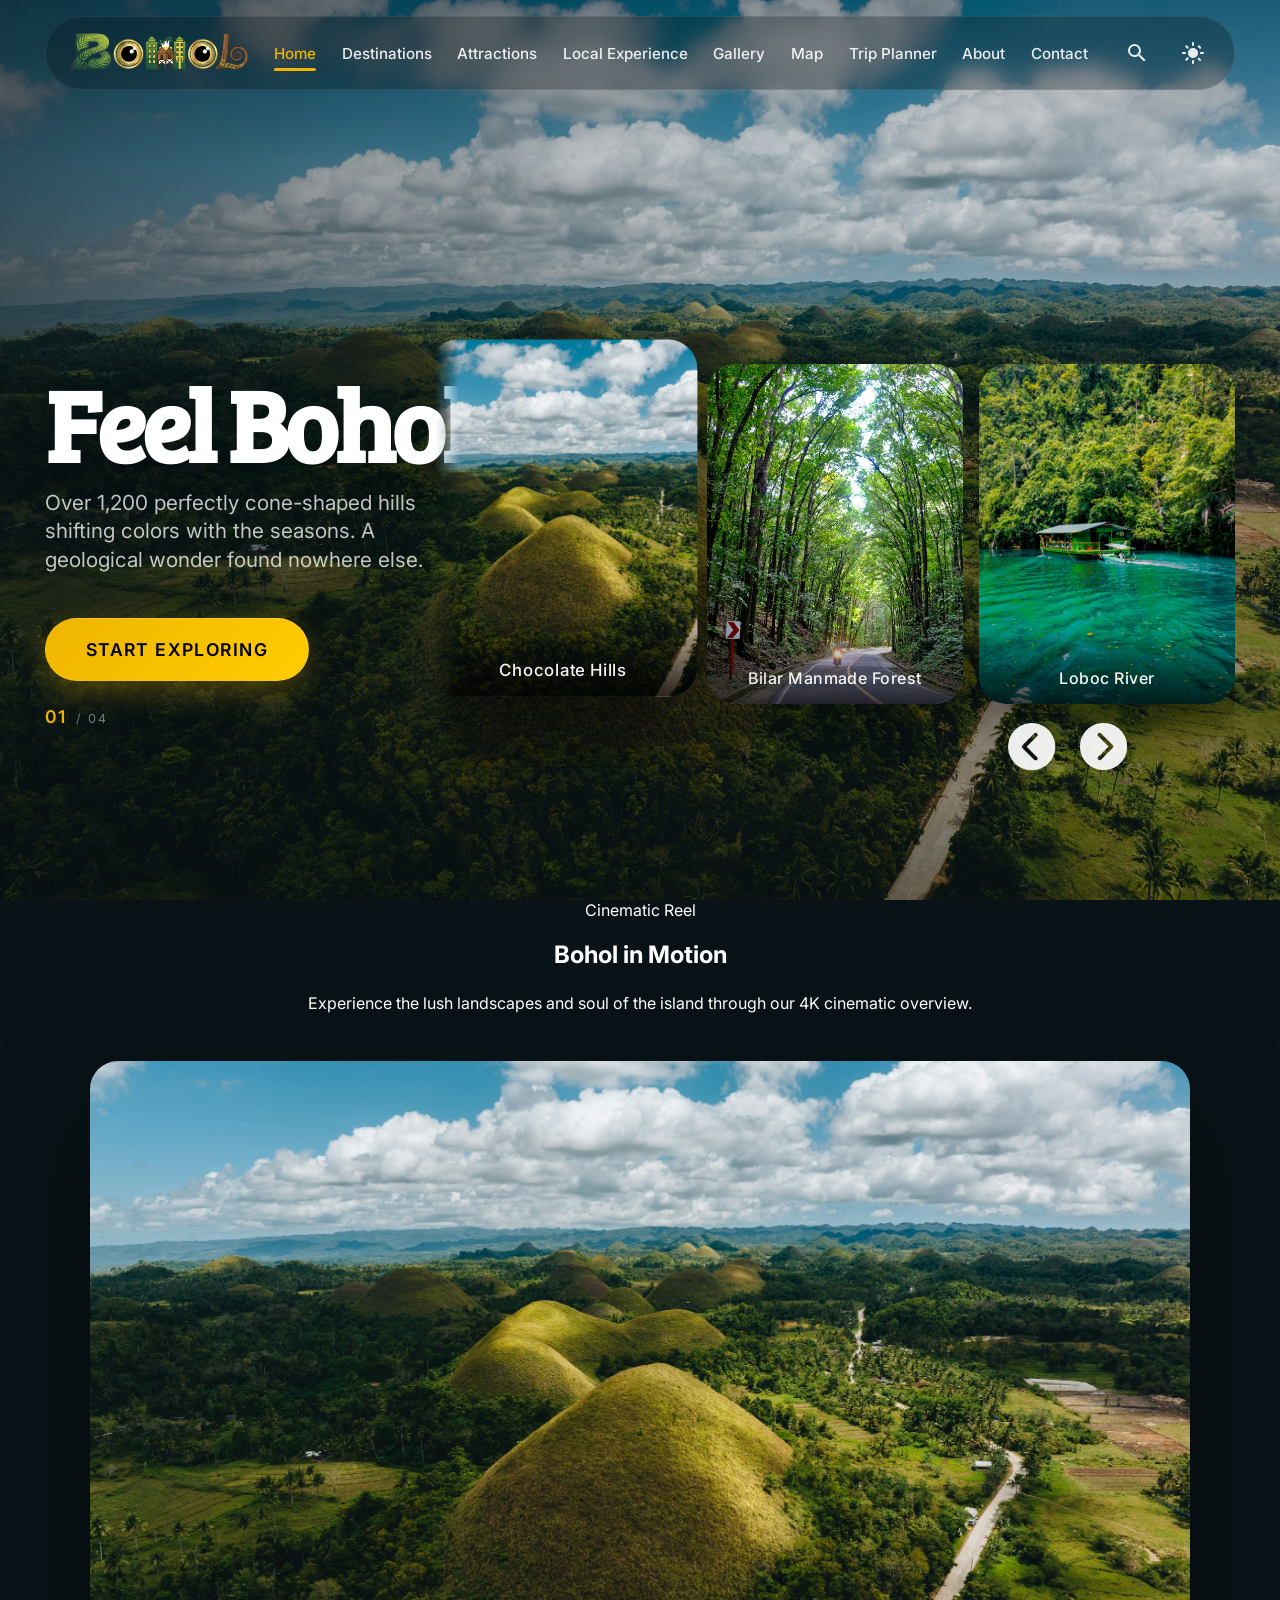
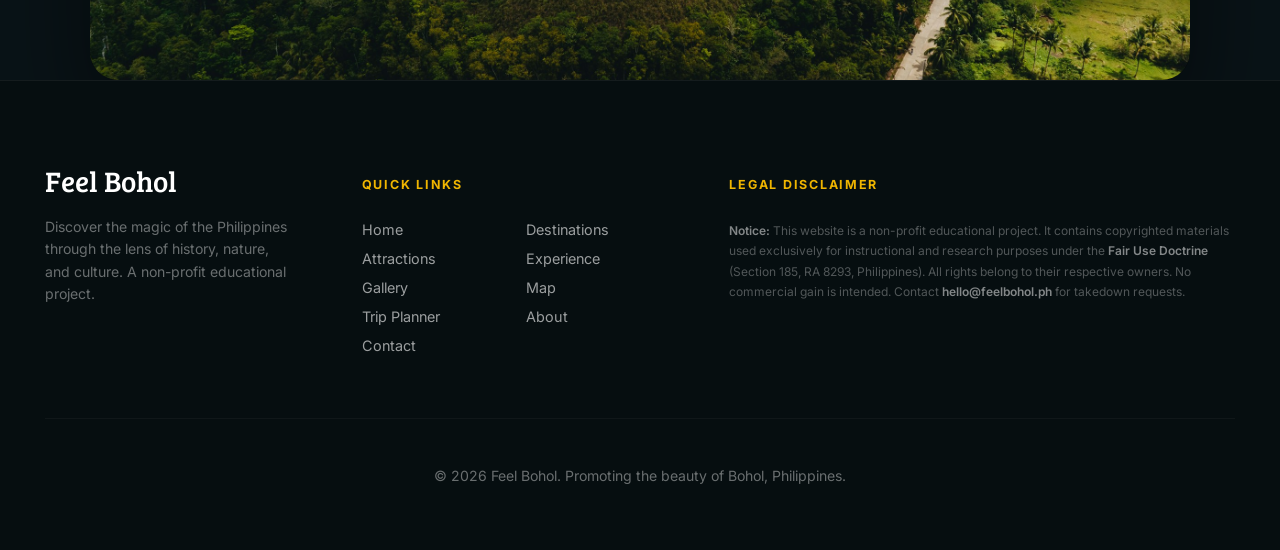
==== index.html @ 450a1805 "some enhancements" ====
<!DOCTYPE html>
<html lang="en">
<head>
  <meta charset="UTF-8">
  <meta name="viewport" content="width=device-width, initial-scale=1.0">
  <link rel="preconnect" href="https://fonts.googleapis.com">
  <link rel="preconnect" href="https://fonts.gstatic.com" crossorigin>
  <link href="https://fonts.googleapis.com/css2?family=Bree+Serif&family=Inter:wght@300;400;500;600;700&display=swap" rel="stylesheet">
  <link href="./css/main.css" rel="stylesheet">
  <link href="./css/enhancements.css" rel="stylesheet">
  <script src="./js/main.js" defer></script>
  <title>Feel Bohol – Discover the Jewel of the Philippines</title>
</head>

<body>
  <main class="hero">
    <div class="hero__carousel" aria-hidden="true">
      <div class="carousel-slide is-active" style="background-image: url('./images/chocolate-hills-aerial.png')"></div>
      <div class="carousel-slide" style="background-image: url('./images/manmade-forest-road.png')"></div>
      <div class="carousel-slide" style="background-image: url('./images/loboc-river-cruise.png')"></div>
      <div class="carousel-slide" style="background-image: url('./images/tarsier-close-up.png')"></div>
    </div>

    <header class="site-header">
      <a class="brand" href="#" aria-label="Feel Bohol home">
        <img src="./images/bohol-logo.png" alt="Bohol logo">
      </a>
      <nav class="site-nav" id="site-nav" aria-label="Primary navigation">
        <a class="is-active" href="index.html">Home</a>
        <a href="destinations.html">Destinations</a>
        <a href="top_attractions.html">Attractions</a>
        <a href="local_experiences.html">Local Experience</a>
        <a href="gallery.html">Gallery</a>
        <a href="explore_map.html">Map</a>
        <a href="plan_your_trip.html">Trip Planner</a>
        <a href="about.html">About</a>
        <a href="contact.html">Contact</a>
      </nav>

      <div class="header-actions">
        <div id="search-container" class="search-container">
          <input type="text" id="search-input" class="search-input-field" placeholder="Search Bohol...">
          <button id="search-toggle" class="icon-btn" aria-label="Toggle search">
            <svg viewBox="0 0 24 24"><path d="M15.5 14h-.79l-.28-.27A6.471 6.471 0 0016 9.5 6.5 6.5 0 109.5 16c1.61 0 3.09-.59 4.23-1.57l.27.28v.79l5 4.99L20.49 19l-4.99-5zm-6 0C7.01 14 5 11.99 5 9.5S7.01 5 9.5 5 14 7.01 14 9.5 11.99 14 9.5 14z"/></svg>
          </button>
        </div>
        <button id="theme-toggle" class="icon-btn" aria-label="Toggle dark/light mode">
          <svg viewBox="0 0 24 24"><path d="M12 7c-2.76 0-5 2.24-5 5s2.24 5 5 5 5-2.24 5-5-2.24-5-5-5zM2 13h2c.55 0 1-.45 1-1s-.45-1-1-1H2c-.55 0-1 .45-1 1s.45 1 1 1zm18 0h2c.55 0 1-.45 1-1s-.45-1-1-1h-2c-.55 0-1 .45-1 1s.45 1 1 1zM11 2v2c0 .55.45 1 1 1s1-.45 1-1V2c0-.55-.45-1-1-1s-1 .45-1 1zm0 18v2c0 .55.45 1 1 1s1-.45 1-1v-2c0-.55-.45-1-1-1s-1 .45-1 1zM5.99 4.58a.996.996 0 00-1.41 0 .996.996 0 000 1.41l1.41 1.41c.39.39 1.03.39 1.42 0s.39-1.03 0-1.42L5.99 4.58zm12.43 12.43a.996.996 0 00-1.41 0 .996.996 0 000 1.41l1.41 1.41c.39.39 1.03.39 1.42 0s.39-1.03 0-1.42l-1.41-1.41zm-1.41-12.43a.996.996 0 000 1.41l1.41 1.41c.39.39 1.03.39 1.42 0s.39-1.03 0-1.42l-1.41-1.41a.996.996 0 00-1.41 0zM5.99 16.59l-1.41 1.41c-.39.39-.39 1.03 0 1.42s1.03.39 1.41 0l1.41-1.41c.39-.39.39-1.02 0-1.41s-1.02-.38-1.41 0z"/></svg>
        </button>
        <button id="mobile-menu-toggle" class="menu-toggle" aria-label="Toggle navigation">
          <svg viewBox="0 0 24 24"><path d="M3 18h18v-2H3v2zm0-5h18v-2H3v2zm0-7v2h18V6H3z"/></svg>
        </button>
      </div>


    </header>


    <section class="hero__body" style="padding-top:5rem;">
      <div class="hero__copy">
        <h1>Feel Bohol</h1>
        <p class="hero__description">
          Where ancient limestone hills meet turquoise rivers and rare wildlife. Discover the island that never stops surprising you.
        </p>
        <a class="cta-button" href="destinations.html">Start Exploring</a>
        <div class="slide-counter">
          <span class="slide-counter__current">01</span>
          <span>&nbsp;/&nbsp;04</span>
        </div>
      </div>

      <div class="hero__visuals">
        <div class="hero__controls" aria-label="Destination slider controls">
          <button class="control control--prev" type="button" aria-label="Previous destination"></button>
          <button class="control control--next" type="button" aria-label="Next destination"></button>
        </div>

        <div class="hero__cards">
          <div class="hero__card-track" id="cardTrack">
            <article class="destination-card is-current">
              <div class="destination-card__image"><img src="./images/chocolate-hills-aerial.png" alt="Chocolate Hills"></div>
              <p class="destination-card__label">Chocolate Hills</p>
            </article>
            <article class="destination-card">
              <div class="destination-card__image"><img src="./images/manmade-forest-road.png" alt="Bilar Manmade Forest"></div>
              <p class="destination-card__label">Bilar Manmade Forest</p>
            </article>
            <article class="destination-card">
              <div class="destination-card__image"><img src="./images/loboc-river-cruise.png" alt="Loboc River"></div>
              <p class="destination-card__label">Loboc River</p>
            </article>
            <article class="destination-card">
              <div class="destination-card__image"><img src="./images/tarsier-close-up.png" alt="Philippine Tarsier"></div>
              <p class="destination-card__label">Philippine Tarsier</p>
            </article>
          </div>
        </div>
      </div>
    </section>
  </main>

  <section class="section section--alt" style="text-align: center; padding: 6rem var(--hero-padding);">
    <span class="section__label">Cinematic Reel</span>
    <h2 class="section__title">Bohol in Motion</h2>
    <p class="section__body" style="max-width: 42rem; margin: 1.5rem auto 3rem;">
      Experience the lush landscapes and soul of the island through our 4K cinematic overview. 
    </p>
    
    <div class="video-container" style="max-width: 1100px; margin: 0 auto; box-shadow: 0 50px 100px rgba(0,0,0,0.5);">
      <video id="bgVideo" autoplay muted loop playsinline poster="./images/chocolate-hills-aerial.png">
        <source src="./videos/bohol-cinematic-reel.mp4" type="video/mp4">
      </video>
    </div>
  </section>

  <footer class="site-footer">
    <div class="site-footer__inner">
      <div class="site-footer__col">
        <p class="site-footer__brand">Feel Bohol</p>
        <p class="site-footer__copy">Discover the magic of the Philippines through the lens of history, nature, and culture. A non-profit educational project.</p>
      </div>
      <div class="site-footer__col">
        <h4 class="site-footer__col-title">Quick Links</h4>
        <nav class="site-footer__nav">
          <a href="index.html">Home</a>
          <a href="destinations.html">Destinations</a>
          <a href="top_attractions.html">Attractions</a>
          <a href="local_experiences.html">Experience</a>
          <a href="gallery.html">Gallery</a>
          <a href="explore_map.html">Map</a>
          <a href="plan_your_trip.html">Trip Planner</a>
          <a href="about.html">About</a>
          <a href="contact.html">Contact</a>
        </nav>
      </div>
      <div class="site-footer__col site-footer__col--disclaimer">
        <h4 class="site-footer__col-title">Legal Disclaimer</h4>
        <p class="site-footer__disclaimer">
          <strong>Notice:</strong> This website is a non-profit educational project. It contains copyrighted materials used exclusively for instructional and research purposes under the <strong>Fair Use Doctrine</strong> (Section 185, RA 8293, Philippines). All rights belong to their respective owners. No commercial gain is intended. Contact <strong>hello@feelbohol.ph</strong> for takedown requests.
        </p>
      </div>
    </div>
    <div class="site-footer__bottom">
      <p class="site-footer__copy">&copy; 2026 Feel Bohol. Promoting the beauty of Bohol, Philippines.</p>
      <button id="back-to-top" class="back-to-top" aria-label="Back to top">
        <svg viewBox="0 0 24 24"><path d="M7.41 15.41L12 10.83l4.59 4.58L18 14l-6-6-6 6z"/></svg>
      </button>
    </div>
  </footer>

  <script>
    (function () {
      var n      = 4;
      var CARD_W = 256;
      var GAP    = 16;
      var STEP   = CARD_W + GAP; // 272px

      var slides    = document.querySelectorAll('.carousel-slide');
      var track     = document.getElementById('cardTrack');
      var counterEl = document.querySelector('.slide-counter__current');
      var descEl    = document.querySelector('.hero__description');
      var btnPrev   = document.querySelector('.control--prev');
      var btnNext   = document.querySelector('.control--next');

      var descriptions = [
        "Over 1,200 perfectly cone-shaped hills shifting colors with the seasons. A geological wonder found nowhere else.",
        "A lush, dramatic two-kilometre canopy of dense mahogany trees. The perfect natural tunnel in the heart of Bohol.",
        "Drift down emerald waters through jungle canopies and ancient bamboo groves on a floating restaurant.",
        "Home to one of the world's smallest and most endearing primates. Discover the delicate balance of Bohol's wildlife."
      ];

      var current = 0;
      var locked  = false;
      var timer;

      function moveTo(pos, animate) {
        track.style.transition = animate
          ? 'transform 0.65s cubic-bezier(0.4, 0, 0.2, 1)'
          : 'none';
        track.style.transform = 'translateX(' + (-pos * STEP) + 'px)';
      }

      function highlightFirst() {
        var kids = track.children;
        for (var i = 0; i < kids.length; i++) {
          kids[i].classList.toggle('is-current', i === 0);
        }
      }

      function updateBg(idx) {
        slides[current].classList.remove('is-active');
        
        // Quick fade-out/in for text
        if (descEl) {
          descEl.style.opacity = '0';
          setTimeout(function() {
            descEl.textContent = descriptions[idx];
            descEl.style.opacity = '1';
          }, 300); // Wait for fade out
        }

        current = idx;
        slides[current].classList.add('is-active');
        if (counterEl) counterEl.textContent = String(current + 1).padStart(2, '0');
      }

      function goForward() {
        if (locked) return;
        locked = true;
        updateBg((current + 1) % n);
        // Mark 2nd card as active during the slide
        track.children[0].classList.remove('is-current');
        if (track.children[1]) track.children[1].classList.add('is-current');
        moveTo(1, true);
        setTimeout(function () {
          track.appendChild(track.firstElementChild); // recycle: move spent card to end
          moveTo(0, false);                           // snap back — invisible
          locked = false;
        }, 680);
      }

      function goBack() {
        if (locked) return;
        locked = true;
        updateBg((current - 1 + n) % n);
        track.prepend(track.lastElementChild); // bring last card to front
        highlightFirst();                      // mark it active
        moveTo(1, false);                      // snap so prepended card is off-screen left
        requestAnimationFrame(function () {
          requestAnimationFrame(function () {
            moveTo(0, true);                   // animate reveal from left
            setTimeout(function () { locked = false; }, 680);
          });
        });
      }

      function startAuto() { timer = setInterval(goForward, 4500); }
      function resetAuto() { clearInterval(timer); startAuto(); }

      btnNext.addEventListener('click', function () { goForward(); resetAuto(); });
      btnPrev.addEventListener('click', function () { goBack();    resetAuto(); });

      moveTo(0, false);
      highlightFirst();
      updateBg(0);
      startAuto();
    })();
  </script>
</body>
</html>
---- css/main.css ----
:root {
  --bg-color: #091317;
  --surf-color: rgba(5, 15, 18, 0.28);
  --bg-shadow: rgba(5, 15, 18, 0.72);
  --copy-color: rgba(255, 255, 255, 0.75);
  --nav-color: rgba(255, 255, 255, 0.9);
  --accent: #efb500;
  --accent-rgb: 239, 181, 0;
  --card-radius: 28px;
  --card-bg: rgba(255, 255, 255, 0.04);
  --text-main: #ffffff;
  --hero-overlay: linear-gradient(180deg, rgba(10, 20, 28, 0.4) 0%, rgba(10, 20, 28, 0.12) 18%, rgba(7, 16, 18, 0.4) 100%);
  --hero-side-overlay: linear-gradient(90deg, rgba(5, 13, 16, 0.54) 0%, rgba(5, 13, 16, 0.24) 31%, rgba(5, 13, 16, 0) 61%);
}

[data-theme="light"] {
  --bg-color: #f7f9f9;
  --surf-color: rgba(255, 255, 255, 0.85);
  --bg-shadow: rgba(0, 0, 0, 0.08);
  --copy-color: #3a4a50;
  --nav-color: #1a2a30;
  --card-bg: #ffffff;
  --text-main: #1a2a30;
  --hero-overlay: linear-gradient(180deg, rgba(255, 255, 255, 0.2) 0%, rgba(255, 255, 255, 0.1) 40%, rgba(255, 255, 255, 0.3) 100%);
  --hero-side-overlay: linear-gradient(90deg, rgba(255, 255, 255, 0.4) 0%, rgba(255, 255, 255, 0.2) 30%, transparent 60%);
}


* {
  box-sizing: border-box;
}

html,
body {
  margin: 0;
  min-height: 100%;
  font-family: "Inter", sans-serif;
  background: var(--bg-color);
  color: var(--text-main);
  transition: background 0.3s ease, color 0.3s ease;
}


a,
button {
  font: inherit;
}

.hero {
  position: relative;
  min-height: 100vh;
  padding: 1.8rem clamp(1.25rem, 3.5vw, 4.5rem) 2.5rem;
}

.hero__carousel {
  position: absolute;
  inset: 0;
  z-index: 0;
}

.carousel-slide {
  position: absolute;
  inset: 0;
  background-position: center center;
  background-repeat: no-repeat;
  background-size: cover;
  opacity: 0;
  transition: opacity 0.75s ease;
}

.carousel-slide::after {
  content: "";
  position: absolute;
  inset: 0;
  background-image: var(--hero-overlay), var(--hero-side-overlay);
  z-index: 1;
}


.carousel-slide.is-active {
  opacity: 1;
}

.site-header {
  position: relative;
  z-index: 3;
  display: flex;
  align-items: center;
  gap: clamp(1.25rem, 3vw, 3.5rem);
}

.brand {
  flex: 0 0 auto;
}

.brand img {
  display: block;
  width: clamp(185px, 14vw, 270px);
  height: auto;
}

.site-nav {
  display: flex;
  align-items: center;
  gap: clamp(1rem, 2vw, 1.8rem);
}

.site-nav a {
  position: relative;
  padding: 0.5rem 0;
  color: var(--nav-color);
  font-size: 0.95rem;
  font-weight: 500;
  text-decoration: none;
  transition: color 0.3s ease;
}

/* --- Mobile Menu Toggle --- */
.menu-toggle {
  display: none;
  background: none;
  border: 0;
  padding: 0.5rem;
  cursor: pointer;
  color: var(--nav-color);
  z-index: 1001;
}

.menu-toggle svg {
  width: 1.8rem;
  height: 1.8rem;
  fill: currentColor;
}

@media (max-width: 1024px) {
  .menu-toggle {
    display: block;
  }

  .site-nav {
    position: fixed;
    top: 0;
    right: 0;
    bottom: 0;
    width: min(300px, 80%);
    background: var(--bg-color);
    flex-direction: column;
    padding: 6rem 2rem;
    gap: 1.5rem;
    transform: translateX(100%);
    transition: transform 0.4s cubic-bezier(0.4, 0, 0.2, 1);
    box-shadow: -10px 0 30px rgba(0,0,0,0.5);
    z-index: 1000;
  }

  .site-nav.is-open {
    transform: translateX(0);
  }

  .site-nav a {
    font-size: 1.25rem;
    width: 100%;
  }
}

.site-nav a.is-active {
  color: var(--accent);
  font-weight: 500;
}

.site-nav a.is-active::after {
  content: "";
  position: absolute;
  left: 0;
  bottom: 0;
  width: 100%;
  height: 0.16rem;
  border-radius: 999px;
  background: var(--accent);
}

/* --- Header Search Implementation --- */
.header-actions {
  display: flex;
  align-items: center;
  gap: 0.8rem;
  margin-left: auto;
}

.search-container {
  position: relative;
  display: flex;
  align-items: center;
}

.search-input-field {
  width: 0;
  opacity: 0;
  padding: 0.6rem 0;
  background: transparent;
  border: 0;
  border-bottom: 2px solid var(--accent);
  color: var(--text-main);
  font-size: 0.95rem;
  transition: all 0.4s cubic-bezier(0.4, 0, 0.2, 1);
  outline: none;
}

.search-container.is-active .search-input-field {
  width: min(200px, 40vw);
  opacity: 1;
  padding: 0.6rem 0.8rem;
  margin-right: 0.5rem;
}

.icon-btn {
  background: none;
  border: 0;
  padding: 0.6rem;
  cursor: pointer;
  color: var(--nav-color);
  transition: transform 0.2s, color 0.2s;
  display: flex;
}

.icon-btn:hover {
  color: var(--accent);
  transform: scale(1.1);
}

.icon-btn svg {
  width: 1.5rem;
  height: 1.5rem;
  fill: currentColor;
}


.hero__body {
  position: relative;
  z-index: 2;
  display: grid;
  grid-template-columns: minmax(320px, 0.95fr) minmax(480px, 1.1fr);
  align-items: center;
  min-height: calc(100vh - 6.5rem);
  gap: clamp(1.5rem, 3vw, 3rem);
}

.hero__copy {
  max-width: 44rem;
  padding-top: clamp(5.2rem, 19vh, 11rem);
}

.hero__copy h1 {
  margin: 0;
  font-family: "Bree Serif", serif;
  font-size: clamp(4.5rem, 8vw, 8rem);
  line-height: 0.9;
  letter-spacing: -0.04em;
  text-shadow: 0 20px 40px rgba(0, 0, 0, 0.24);
}

.hero__description {
  width: min(42rem, 94%);
  margin: 1.2rem 0 2.7rem;
  color: var(--copy-color);
  font-size: clamp(1rem, 1vw + 0.5rem, 1.55rem);
  line-height: 1.38;
  text-wrap: balance;
  opacity: 1;
  transition: opacity 0.3s ease;
}

.cta-button {
  display: inline-flex;
  align-items: center;
  justify-content: center;
  min-width: 14rem;
  padding: 1.25rem 2.5rem;
  border-radius: 99px;
  background: linear-gradient(135deg, var(--accent) 0%, #ffcc00 100%);
  color: #000;
  font-size: 1.1rem;
  font-weight: 600;
  text-decoration: none;
  text-transform: uppercase;
  letter-spacing: 0.08em;
  box-shadow: 0 10px 30px rgba(var(--accent-rgb), 0.3);
  transition: all 0.3s cubic-bezier(0.4, 0, 0.2, 1);
  border: 1px solid rgba(255, 255, 255, 0.1);
}

.cta-button:hover,
.cta-button:focus-visible {
  transform: translateY(-4.5px) scale(1.02);
  box-shadow: 0 20px 45px rgba(var(--accent-rgb), 0.45);
  filter: brightness(1.1);
}


.hero__visuals {
  position: relative;
  min-height: min(50rem, 74vh);
}

.hero__controls {
  position: absolute;
  top: auto;
  bottom: 1.5rem;
  right: clamp(2rem, 8vw, 8rem);
  z-index: 4;
  display: flex;
  gap: 0.8rem;
}

.control {
  width: 3.7rem;
  height: 3.7rem;
  border: 0;
  border-radius: 50%;
  background-color: transparent;
  background-image: url("../images/icon-next.png");
  background-position: center;
  background-repeat: no-repeat;
  background-size: contain;
  cursor: pointer;
  opacity: 0.92;
  transition: transform 160ms ease, opacity 160ms ease;
}

.control--prev {
  transform: rotate(180deg);
}

.control:hover,
.control:focus-visible {
  opacity: 1;
  transform: translateY(-2px);
}

.control--prev:hover,
.control--prev:focus-visible {
  transform: rotate(180deg) translateY(2px);
}

/* --- Card Carousel Track --- */

.hero__cards {
  position: absolute;
  right: 0;
  bottom: 2rem;
  width: min(800px, 85vw);
  overflow: hidden;
  padding-top: 2rem;
  padding-bottom: 4rem;
  -webkit-mask-image: linear-gradient(to right, transparent 0%, black 3%, black 100%);
  mask-image: linear-gradient(to right, transparent 0%, black 3%, black 100%);
}

.hero__card-track {
  display: flex;
  gap: 1rem;
  will-change: transform;
  transition: transform 0.65s cubic-bezier(0.4, 0, 0.2, 1);
}

.destination-card {
  flex: 0 0 256px;
  position: relative;
  border-radius: var(--card-radius);
  overflow: hidden;
  box-shadow: 0 20px 50px rgba(0, 0, 0, 0.35);
  transition: transform 0.5s ease, box-shadow 0.5s ease;
}

.destination-card__image {
  width: 256px;
  height: 340px;
  overflow: hidden;
}

.destination-card img {
  display: block;
  width: 100%;
  height: 100%;
  object-fit: cover;
  transition: transform 0.6s ease;
}

.destination-card.is-current {
  transform: translateY(-16px) scale(1.05);
  box-shadow: 0 44px 88px rgba(0, 0, 0, 0.55);
  z-index: 2;
}

.destination-card.is-current img {
  transform: scale(1.04);
}

.destination-card__label {
  position: absolute;
  bottom: 0;
  left: 0;
  right: 0;
  margin: 0;
  padding: 2.4rem 1rem 1rem;
  background: linear-gradient(to top, rgba(0, 0, 0, 0.72) 0%, transparent 100%);
  color: rgba(255, 255, 255, 0.95);
  font-size: clamp(0.8rem, 0.9vw + 0.3rem, 1rem);
  font-weight: 500;
  text-align: center;
  letter-spacing: 0.03em;
}

/* --- Slide Counter --- */

.slide-counter {
  display: flex;
  align-items: baseline;
  gap: 0.25rem;
  margin-top: 1.6rem;
  color: rgba(255, 255, 255, 0.45);
  font-size: 0.78rem;
  letter-spacing: 0.14em;
  text-transform: uppercase;
}

.slide-counter__current {
  color: var(--accent);
  font-size: 1.1rem;
  font-weight: 600;
  letter-spacing: 0.06em;
}

/* --- Nav Enhancement --- */

.site-header {
  position: fixed;
  top: 1rem;
  left: clamp(1.25rem, 3.5vw, 4.5rem);
  right: clamp(1.25rem, 3.5vw, 4.5rem);
  z-index: 100;
  display: flex;
  align-items: center;
  justify-content: space-between;
  gap: 1.5rem;
  padding: 0.6rem 1.2rem;
  border-radius: 999px;
  backdrop-filter: blur(10px);
  -webkit-backdrop-filter: blur(10px);
  background: var(--surf-color);
  border: 1px solid rgba(255, 255, 255, 0.08);
  transition: background 0.3s ease;
}


/* --- Responsive --- */

@media (max-width: 1100px) {
  .hero {
    padding-bottom: 2rem;
  }

  .site-header {
    flex-direction: column;
    align-items: flex-start;
    border-radius: 1rem;
  }

  .site-nav {
    flex-wrap: wrap;
    justify-content: flex-start;
    padding-right: 0;
  }

  .hero__body {
    grid-template-columns: 1fr;
    min-height: auto;
    padding-top: 2rem;
  }

  .hero__copy {
    max-width: 40rem;
    padding-top: 1rem;
  }

  .hero__visuals {
    min-height: 42rem;
  }

  .hero__controls {
    top: 1rem;
    right: 1rem;
  }

  .hero__cards {
    right: 0;
    width: 100%;
    padding-bottom: 3rem;
  }
}

@media (max-width: 760px) {
  .hero {
    padding: 1.25rem 1rem 1.5rem;
    background-position: 58% center;
  }

  .brand img {
    width: 11rem;
  }

  .site-nav {
    gap: .9rem 1.2rem;
  }

  .site-nav a {
    font-size: 0.88rem;
  }

  .hero__copy h1 {
    font-size: clamp(3.1rem, 17vw, 4.7rem);
  }

  .hero__description {
    width: 100%;
    margin-bottom: 1.8rem;
    font-size: 1rem;
  }

  .cta-button {
    min-width: 10.5rem;
    padding: 0.95rem 1.5rem;
  }

  .hero__visuals {
    min-height: auto;
    padding-top: 4rem;
  }

  .hero__controls {
    top: 0;
    right: 0;
  }

  .control {
    width: 3.2rem;
    height: 3.2rem;
  }

  .hero__cards {
    position: relative;
    right: auto;
    bottom: auto;
    padding-bottom: 2.4rem;
    width: 100%;
    -webkit-mask-image: none;
    mask-image: none;
  }

  .destination-card {
    flex: 0 0 220px;
  }

  .destination-card__image {
    width: 220px;
    height: 300px;
  }

  .destination-card.is-current {
    transform: translateY(-10px) scale(1.03);
  }
}

/* --- Footer --- */

.site-footer {
  background: #060e10;
  padding: 5rem clamp(1.25rem, 3.5vw, 4.5rem) 3rem;
  border-top: 1px solid rgba(255, 255, 255, 0.06);
  position: relative;
  z-index: 2;
}

.site-footer__inner {
  display: grid;
  grid-template-columns: 1fr 1.2fr 2fr;
  gap: 4rem;
  max-width: 1300px;
  margin: 0 auto;
  text-align: left;
}

.site-footer__col-title {
  color: var(--accent);
  font-size: 0.78rem;
  font-weight: 700;
  letter-spacing: 0.14em;
  text-transform: uppercase;
  margin-bottom: 1.8rem;
}

.site-footer__brand {
  margin: 0 0 1rem;
  font-family: "Bree Serif", serif;
  font-size: 1.8rem;
  color: #fff;
}

.site-footer__copy {
  color: rgba(255, 255, 255, 0.4);
  font-size: 0.88rem;
  line-height: 1.6;
}

.site-footer__nav {
  display: grid;
  grid-template-columns: 1fr 1fr;
  gap: 0.75rem 1.5rem;
}

.site-footer__nav a {
  color: rgba(255, 255, 255, 0.6);
  font-size: 0.9rem;
  text-decoration: none;
  transition: color 0.2s ease, transform 0.2s ease;
  display: inline-block;
}

.site-footer__nav a:hover {
  color: var(--accent);
  transform: translateX(4px);
}

.site-footer__disclaimer {
  color: rgba(255, 255, 255, 0.3);
  font-size: 0.75rem;
  line-height: 1.7;
}

.site-footer__disclaimer strong {
  color: rgba(255, 255, 255, 0.5);
  font-weight: 600;
}

.site-footer__bottom {
  margin-top: 4rem;
  padding-top: 2rem;
  border-top: 1px solid rgba(255, 255, 255, 0.04);
  text-align: center;
}

@media (max-width: 1024px) {
  .site-footer__inner {
    grid-template-columns: 1fr 1fr;
  }
  .site-footer__col--disclaimer {
    grid-column: span 2;
  }
}

@media (max-width: 640px) {
  .site-footer__inner {
    grid-template-columns: 1fr;
  }
  .site-footer__col--disclaimer {
    grid-column: span 1;
  }
}


/* --- Enhanced Video Section --- */
.video-section {
  padding: 5rem clamp(1.25rem, 3.5vw, 4.5rem);
  background: var(--bg-color);
  text-align: center;
}

.video-container {
  max-width: 1000px;
  margin: 2.5rem auto 0;
  border-radius: var(--card-radius);
  overflow: hidden;
  box-shadow: 0 40px 80px rgba(0,0,0,0.4);
  position: relative;
  background: #000;
}

.video-container video {
  width: 100%;
  display: block;
  aspect-ratio: 16 / 9;
  object-fit: cover;
}

/* --- Utilities --- */
.text-accent { color: var(--accent); }
.is-hidden { display: none !important; }
---- css/enhancements.css ----
/* ============================================================
   enhancements.css — Styles for new interactive components
   ============================================================ */

/* --- Search Overlay --- */
.search-overlay {
  position: fixed;
  inset: 0;
  z-index: 2000;
  background: rgba(9, 19, 23, 0.98);
  display: flex;
  align-items: center;
  justify-content: center;
  opacity: 0;
  visibility: hidden;
  transition: all 0.4s cubic-bezier(0.4, 0, 0.2, 1);
  backdrop-filter: blur(20px);
  padding: 2rem;
}

.search-overlay.is-active {
  opacity: 1;
  visibility: visible;
}

.search-overlay__content {
  width: 100%;
  max-width: 800px;
  text-align: center;
  transform: translateY(30px);
  transition: transform 0.4s ease;
}

.search-overlay.is-active .search-overlay__content {
  transform: translateY(0);
}

.overlay-close {
  position: absolute;
  top: 2rem;
  right: 2rem;
  background: none;
  border: 0;
  color: #fff;
  font-size: 3rem;
  cursor: pointer;
  line-height: 1;
  opacity: 0.6;
  transition: opacity 0.2s;
}

.overlay-close:hover {
  opacity: 1;
}

.search-title {
  font-family: "Bree Serif", serif;
  font-size: clamp(2rem, 5vw, 3.5rem);
  margin-bottom: 2rem;
  color: var(--accent);
}

.search-input-group {
  display: flex;
  background: rgba(255, 255, 255, 0.05);
  border: 2px solid rgba(255, 255, 255, 0.1);
  border-radius: 1rem;
}

/* --- Back to Top --- */
.back-to-top {
  position: fixed;
  bottom: 2rem;
  right: 2rem;
  width: 3.5rem;
  height: 3.5rem;
  background: var(--accent);
  border: 0;
  border-radius: 50%;
  color: #111;
  cursor: pointer;
  z-index: 500;
  display: flex;
  align-items: center;
  justify-content: center;
  box-shadow: 0 10px 30px rgba(0,0,0,0.3);
  opacity: 0;
  visibility: hidden;
  transform: translateY(20px);
  transition: all 0.3s ease;
}

.back-to-top.is-visible {
  opacity: 1;
  visibility: visible;
  transform: translateY(0);
}

.back-to-top svg {
  width: 1.4rem;
  height: 1.4rem;
  fill: currentColor;
}

/* --- Background Video Refinements --- */
.video-container {
  position: relative;
  overflow: hidden;
}

.video-container video {
  width: 100%;
  height: 100%;
  object-fit: cover;
  pointer-events: none;
}

[data-theme="light"] .video-container::after {
  content: "";
  position: absolute;
  inset: 0;
  background: rgba(255, 255, 255, 0.25);
  pointer-events: none;
}


/* --- Common Labels --- */
.section-label {
  display: inline-block;
  color: var(--accent);
  font-weight: 700;
  letter-spacing: 0.12em;
  text-transform: uppercase;
  font-size: 0.85rem;
  margin-bottom: 0.5rem;
}

.section-title {
  font-family: "Bree Serif", serif;
  font-size: clamp(2rem, 4vw, 3.5rem);
  margin: 0 0 1rem;
}

.section-sub {
  color: var(--copy-color);
  max-width: 40rem;
  margin: 0 auto;
  font-size: 1.1rem;
}
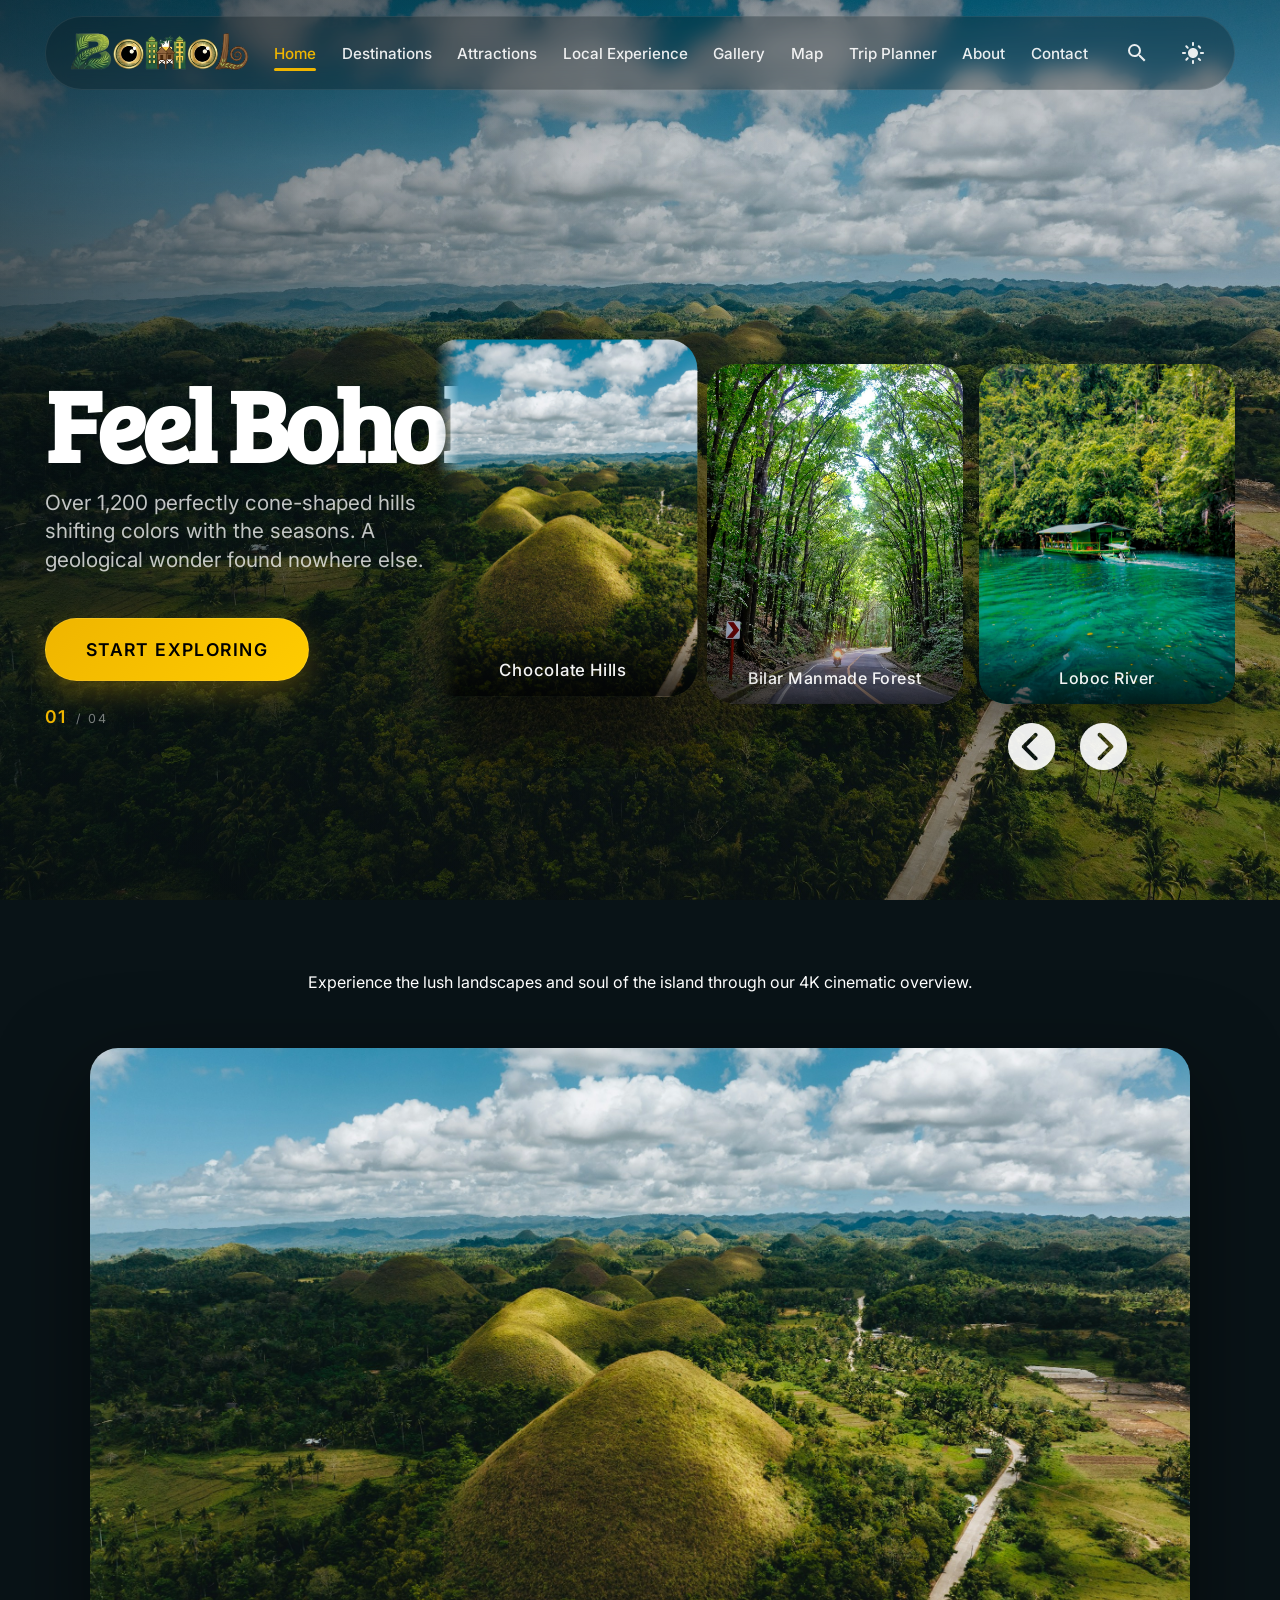
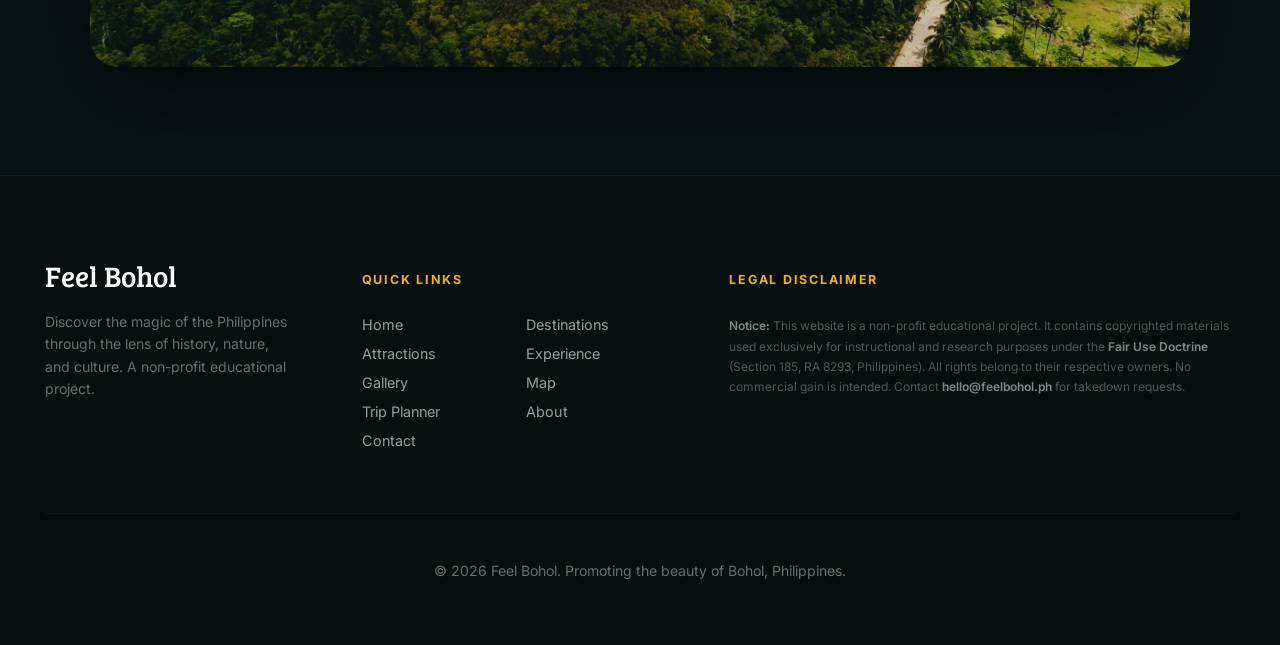
==== commit cad507a6: "." ====
--- a/index.html
+++ b/index.html
@@ -99,14 +99,12 @@
     </section>
   </main>
 
-  <section class="section section--alt" style="text-align: center; padding: 6rem var(--hero-padding);">
-    <span class="section__label">Cinematic Reel</span>
-    <h2 class="section__title">Bohol in Motion</h2>
-    <p class="section__body" style="max-width: 42rem; margin: 1.5rem auto 3rem;">
+  <section class="section section--alt" style="text-align: center; padding: clamp(4rem, 8vh, 8rem) clamp(1.25rem, 3.5vw, 4.5rem) clamp(6rem, 12vh, 12rem);">
+    <p class="section__body" style="max-width: 42rem; margin: 0 auto 3.5rem;">
       Experience the lush landscapes and soul of the island through our 4K cinematic overview. 
     </p>
     
-    <div class="video-container" style="max-width: 1100px; margin: 0 auto; box-shadow: 0 50px 100px rgba(0,0,0,0.5);">
+    <div class="video-container" style="max-width: 1100px; margin: 0 auto; box-shadow: 0 30px 90px rgba(0,0,0,0.5);">
       <video id="bgVideo" autoplay muted loop playsinline poster="./images/chocolate-hills-aerial.png">
         <source src="./videos/bohol-cinematic-reel.mp4" type="video/mp4">
       </video>
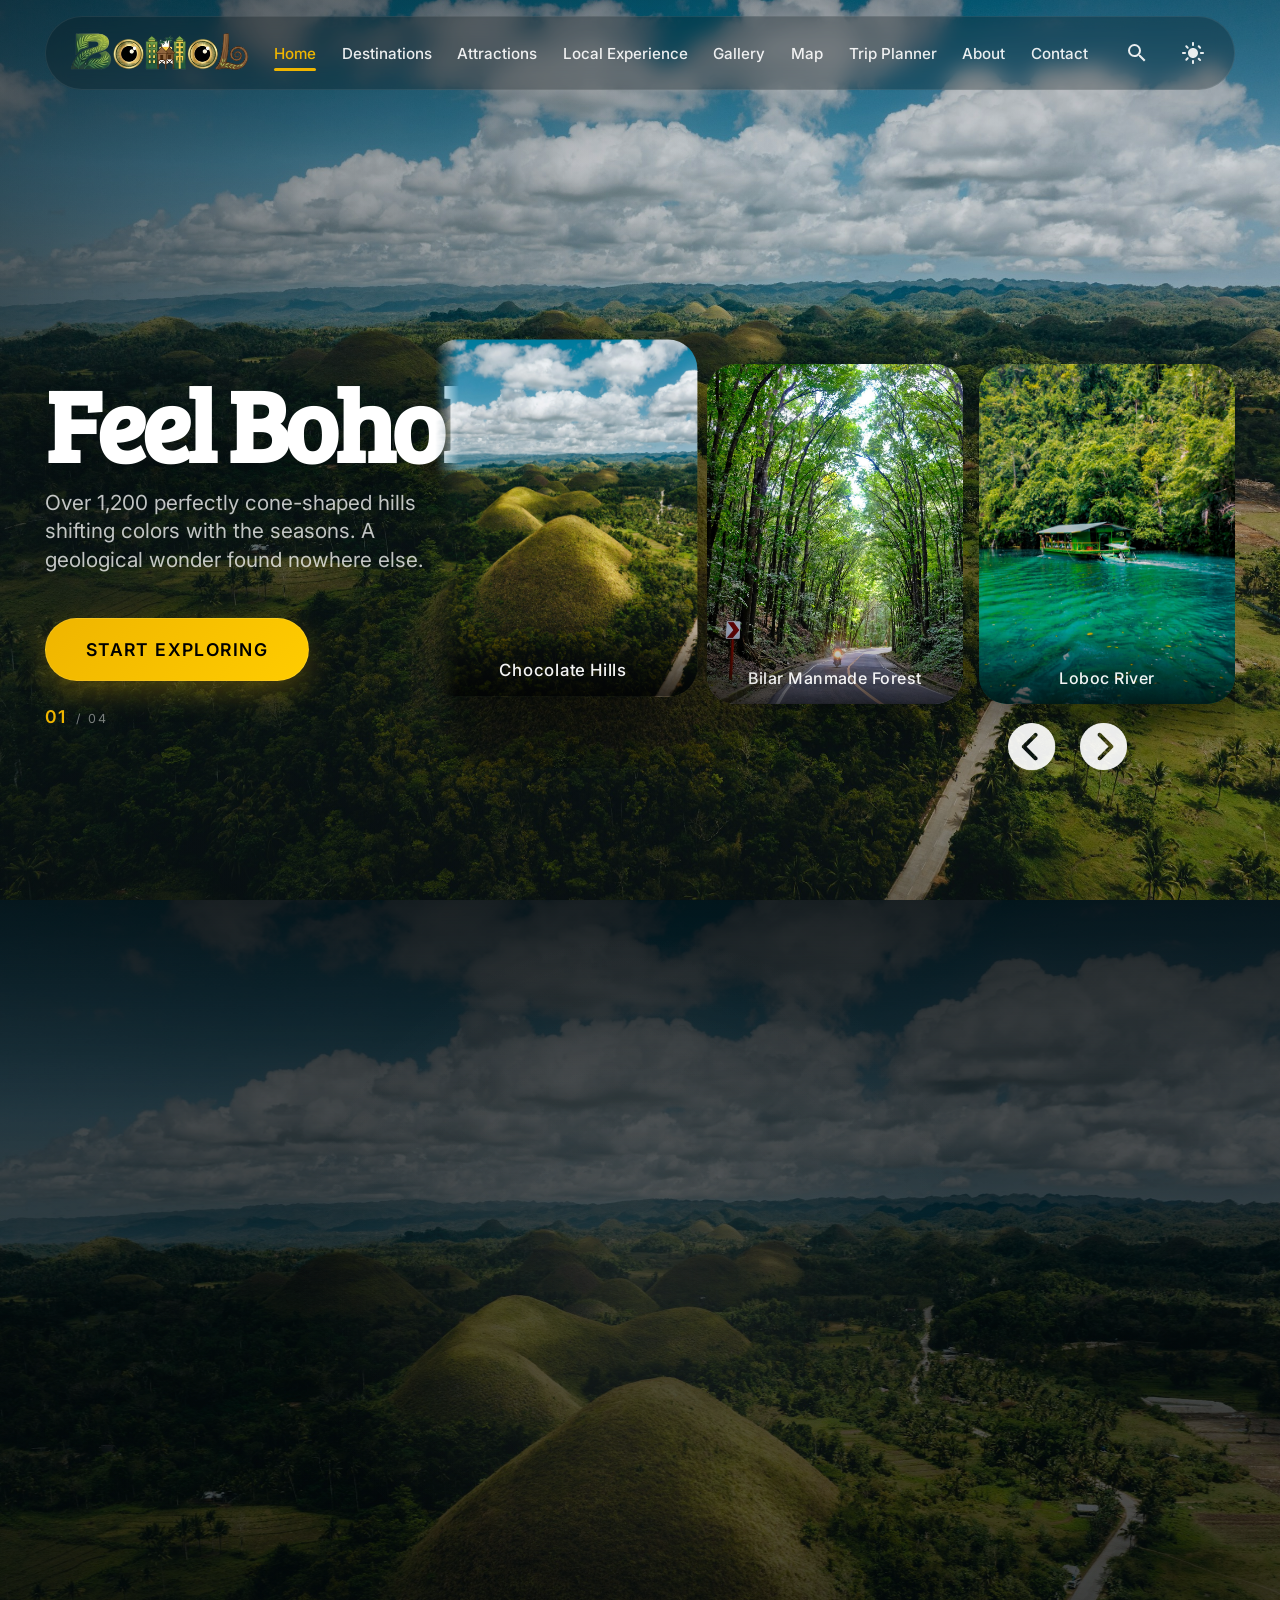
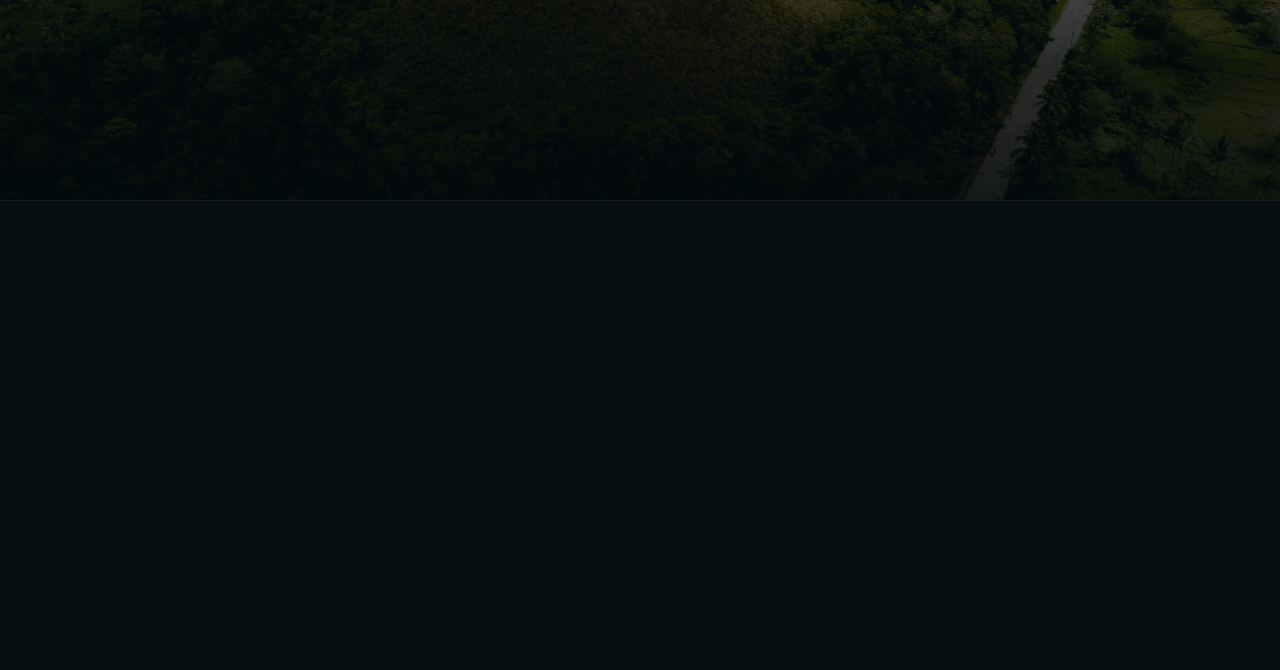
==== commit 20a9d3d1: "Fix the video" ====
--- a/index.html
+++ b/index.html
@@ -6,6 +6,7 @@
   <link rel="preconnect" href="https://fonts.googleapis.com">
   <link rel="preconnect" href="https://fonts.gstatic.com" crossorigin>
   <link href="https://fonts.googleapis.com/css2?family=Bree+Serif&family=Inter:wght@300;400;500;600;700&display=swap" rel="stylesheet">
+  <link rel="preload" as="image" href="./images/chocolate-hills-aerial.png" fetchpriority="high">
   <link href="./css/main.css" rel="stylesheet">
   <link href="./css/enhancements.css" rel="stylesheet">
   <script src="./js/main.js" defer></script>
@@ -23,7 +24,7 @@
 
     <header class="site-header">
       <a class="brand" href="#" aria-label="Feel Bohol home">
-        <img src="./images/bohol-logo.png" alt="Bohol logo">
+        <img src="./images/bohol-logo.png" alt="Bohol logo" decoding="async" fetchpriority="high">
       </a>
       <nav class="site-nav" id="site-nav" aria-label="Primary navigation">
         <a class="is-active" href="index.html">Home</a>
@@ -78,19 +79,19 @@
         <div class="hero__cards">
           <div class="hero__card-track" id="cardTrack">
             <article class="destination-card is-current">
-              <div class="destination-card__image"><img src="./images/chocolate-hills-aerial.png" alt="Chocolate Hills"></div>
+              <div class="destination-card__image"><img src="./images/chocolate-hills-aerial.png" alt="Chocolate Hills" decoding="async"></div>
               <p class="destination-card__label">Chocolate Hills</p>
             </article>
             <article class="destination-card">
-              <div class="destination-card__image"><img src="./images/manmade-forest-road.png" alt="Bilar Manmade Forest"></div>
+              <div class="destination-card__image"><img src="./images/manmade-forest-road.png" alt="Bilar Manmade Forest" decoding="async"></div>
               <p class="destination-card__label">Bilar Manmade Forest</p>
             </article>
             <article class="destination-card">
-              <div class="destination-card__image"><img src="./images/loboc-river-cruise.png" alt="Loboc River"></div>
+              <div class="destination-card__image"><img src="./images/loboc-river-cruise.png" alt="Loboc River" decoding="async"></div>
               <p class="destination-card__label">Loboc River</p>
             </article>
             <article class="destination-card">
-              <div class="destination-card__image"><img src="./images/tarsier-close-up.png" alt="Philippine Tarsier"></div>
+              <div class="destination-card__image"><img src="./images/tarsier-close-up.png" alt="Philippine Tarsier" decoding="async"></div>
               <p class="destination-card__label">Philippine Tarsier</p>
             </article>
           </div>
@@ -99,14 +100,20 @@
     </section>
   </main>
 
-  <section class="section section--alt" style="text-align: center; padding: clamp(4rem, 8vh, 8rem) clamp(1.25rem, 3.5vw, 4.5rem) clamp(6rem, 12vh, 12rem);">
-    <p class="section__body" style="max-width: 42rem; margin: 0 auto 3.5rem;">
-      Experience the lush landscapes and soul of the island through our 4K cinematic overview. 
-    </p>
-    
-    <div class="video-container" style="max-width: 1100px; margin: 0 auto; box-shadow: 0 30px 90px rgba(0,0,0,0.5);">
-      <video id="bgVideo" autoplay muted loop playsinline poster="./images/chocolate-hills-aerial.png">
-        <source src="./videos/bohol-cinematic-reel.mp4" type="video/mp4">
+  <section class="section section--alt immersive-video-section" aria-label="Bohol cinematic overview">
+    <div class="video-container">
+      <video
+        id="bgVideo"
+        autoplay
+        muted
+        loop
+        playsinline
+        preload="none"
+        poster="./images/chocolate-hills-aerial.png"
+        data-start-time="20"
+        data-sources="./videos/bohol-cinematic-reel.mp4, ./videos/bohol-cinematic-reel.f137.mp4"
+      >
+        <source type="video/mp4">
       </video>
     </div>
   </section>
--- a/css/main.css
+++ b/css/main.css
@@ -34,6 +34,8 @@
 body {
   margin: 0;
   min-height: 100%;
+  width: 100%;
+  overflow-x: hidden;
   font-family: "Inter", sans-serif;
   background: var(--bg-color);
   color: var(--text-main);
@@ -138,19 +140,32 @@
   }
 
   .site-nav {
-    position: fixed;
-    top: 0;
+    position: absolute;
+    top: 100%;
+    left: 0;
     right: 0;
-    bottom: 0;
-    width: min(300px, 80%);
-    background: var(--bg-color);
+    width: 100% !important;
+    max-width: none !important;
+    height: auto;
+    max-height: 0;
+    overflow: hidden;
+    background: rgba(9, 19, 23, 0.98);
+    backdrop-filter: blur(28px);
+    -webkit-backdrop-filter: blur(28px);
     flex-direction: column;
-    padding: 6rem 2rem;
-    gap: 1.5rem;
-    transform: translateX(100%);
-    transition: transform 0.4s cubic-bezier(0.4, 0, 0.2, 1);
-    box-shadow: -10px 0 30px rgba(0,0,0,0.5);
-    z-index: 1000;
+    padding: 0 2rem;
+    gap: 1.2rem;
+    transform: none;
+    transition: max-height 0.4s cubic-bezier(0.4, 0, 0.2, 1), padding 0.4s ease;
+    box-shadow: 0 20px 40px rgba(0,0,0,0.4);
+    z-index: 2000;
+    border-bottom: 1px solid rgba(255,255,255,0.08);
+  }
+
+  .site-nav.is-open {
+    max-height: 90vh;
+    padding: 2rem;
+    overflow-y: auto;
   }
 
   .site-nav.is-open {
@@ -461,9 +476,11 @@
   }
 
   .site-header {
-    flex-direction: column;
-    align-items: flex-start;
-    border-radius: 1rem;
+    flex-direction: row;
+    align-items: center;
+    justify-content: space-between;
+    padding: 0.5rem 1rem;
+    border-radius: 999px;
   }
 
   .site-nav {
@@ -509,12 +526,22 @@
     width: 11rem;
   }
 
+  .site-header {
+    top: 0;
+    left: 0;
+    right: 0;
+    width: 100%;
+    border-radius: 0;
+    padding: 0.75rem 1.25rem;
+  }
+
   .site-nav {
-    gap: .9rem 1.2rem;
+    width: min(300px, 85%);
+    gap: 1.2rem;
   }
 
   .site-nav a {
-    font-size: 0.88rem;
+    font-size: 1.1rem;
   }
 
   .hero__copy h1 {
@@ -579,6 +606,8 @@
   border-top: 1px solid rgba(255, 255, 255, 0.06);
   position: relative;
   z-index: 2;
+  content-visibility: auto;
+  contain-intrinsic-size: 1px 360px;
 }
 
 .site-footer__inner {
@@ -696,3 +725,127 @@
 .text-accent { color: var(--accent); }
 .is-hidden { display: none !important; }
 
+/* --- Weather Widget --- */
+.weather-widget {
+  margin: 2rem 0;
+  display: flex;
+  justify-content: center;
+}
+
+.weather-card {
+  background: rgba(255, 255, 255, 0.05);
+  backdrop-filter: blur(12px);
+  -webkit-backdrop-filter: blur(12px);
+  border: 1px solid rgba(255, 255, 255, 0.1);
+  border-radius: 20px;
+  padding: 1.5rem 2rem;
+  display: flex;
+  align-items: center;
+  gap: 2rem;
+  box-shadow: 0 20px 40px rgba(0,0,0,0.2);
+}
+
+.weather-info {
+  display: flex;
+  flex-direction: column;
+  gap: 0.25rem;
+}
+
+.weather-label {
+  font-size: 0.75rem;
+  text-transform: uppercase;
+  letter-spacing: 0.1em;
+  color: var(--accent);
+  font-weight: 700;
+}
+
+.weather-temp {
+  font-size: 1.8rem;
+  font-weight: 700;
+  color: #fff;
+}
+
+.weather-status {
+  font-size: 0.9rem;
+  color: rgba(255,255,255,0.7);
+  display: flex;
+  align-items: center;
+  gap: 0.5rem;
+}
+
+.weather-divider {
+  width: 1px;
+  height: 60px;
+  background: rgba(255, 255, 255, 0.1);
+}
+
+@media (max-width: 600px) {
+  .weather-card {
+    flex-direction: column;
+    gap: 1.5rem;
+    text-align: center;
+    width: 100%;
+  }
+  .weather-divider {
+    width: 80%;
+    height: 1px;
+  }
+}
+
+/* --- Search Results Dropdown --- */
+.search-results-dropdown {
+  position: absolute;
+  top: calc(100% + 1.25rem);
+  right: 0;
+  width: 280px;
+  background: rgba(9, 19, 23, 0.95);
+  backdrop-filter: blur(20px);
+  -webkit-backdrop-filter: blur(20px);
+  border-radius: 1.25rem;
+  border: 1px solid rgba(255, 255, 255, 0.1);
+  box-shadow: 0 25px 50px rgba(0,0,0,0.5);
+  padding: 0.75rem;
+  opacity: 0;
+  visibility: hidden;
+  transform: translateY(15px);
+  transition: all 0.35s cubic-bezier(0.4, 0, 0.2, 1);
+  z-index: 2001;
+  display: flex;
+  flex-direction: column;
+  gap: 0.35rem;
+}
+
+.search-results-dropdown.is-visible {
+  opacity: 1;
+  visibility: visible;
+  transform: translateY(0);
+}
+
+.search-result-item {
+  padding: 0.8rem 1.2rem;
+  border-radius: 0.9rem;
+  color: rgba(255,255,255,0.85);
+  text-decoration: none;
+  font-size: 0.95rem;
+  transition: all 0.25s ease;
+  background: transparent;
+  font-weight: 500;
+}
+
+.search-result-item:hover {
+  background: rgba(239, 181, 0, 0.15);
+  color: var(--accent);
+  padding-left: 1.5rem;
+}
+
+@media (max-width: 1100px) {
+  .search-results-dropdown {
+    right: 50%;
+    transform: translate(50%, 15px);
+    width: min(340px, 90vw);
+  }
+  .search-results-dropdown.is-visible {
+    transform: translate(50%, 0);
+  }
+}
+
--- a/css/enhancements.css
+++ b/css/enhancements.css
@@ -123,6 +123,141 @@
   pointer-events: none;
 }
 
+.immersive-video-section {
+  position: relative;
+  min-height: 100vh;
+  padding: 0;
+  background: #000;
+  overflow: hidden;
+  isolation: isolate;
+  --immersive-scale: 1.12;
+  --immersive-shift: 44px;
+  --immersive-opacity: 0.74;
+  --immersive-veil: 0.42;
+  --immersive-brightness: 0.82;
+  --immersive-saturation: 0.96;
+  --immersive-contrast: 1.02;
+}
+
+.immersive-video-section .video-container {
+  width: 100%;
+  min-height: 100vh;
+  margin: 0;
+  max-width: none;
+  border-radius: 0;
+  box-shadow: none;
+  background: #000;
+}
+
+.immersive-video-section::before {
+  content: "";
+  position: absolute;
+  inset: 0;
+  z-index: 1;
+  pointer-events: none;
+  background:
+    radial-gradient(circle at 50% 42%, rgba(255, 255, 255, 0.08), transparent 42%),
+    linear-gradient(
+      180deg,
+      rgba(3, 10, 13, 0.82) 0%,
+      rgba(3, 10, 13, var(--immersive-veil)) 24%,
+      rgba(3, 10, 13, calc(var(--immersive-veil) * 0.82)) 68%,
+      rgba(3, 10, 13, 0.84) 100%
+    );
+  transition: background 220ms linear, opacity 220ms linear;
+}
+
+.immersive-video-section .video-container video {
+  display: block;
+  width: 100%;
+  height: 100vh;
+  aspect-ratio: auto;
+  object-fit: cover;
+  opacity: var(--immersive-opacity);
+  transform: translate3d(0, var(--immersive-shift), 0) scale(var(--immersive-scale));
+  transform-origin: center center;
+  filter:
+    saturate(var(--immersive-saturation))
+    brightness(var(--immersive-brightness))
+    contrast(var(--immersive-contrast));
+  transition: transform 220ms linear, opacity 220ms linear, filter 220ms linear;
+  will-change: transform, opacity, filter;
+}
+
+[data-theme="light"] .immersive-video-section .video-container::after {
+  display: none;
+}
+
+.immersive-video-section--with-copy {
+  display: flex;
+  align-items: flex-end;
+  padding: clamp(2rem, 5vw, 4.5rem);
+}
+
+.immersive-video-section--with-copy .video-container {
+  position: absolute;
+  inset: 0;
+  min-height: 100%;
+  z-index: 0;
+}
+
+.immersive-video-section--with-copy .video-container video {
+  height: 100%;
+}
+
+.immersive-video-copy {
+  position: relative;
+  z-index: 2;
+  width: min(44rem, 100%);
+  margin-bottom: clamp(1rem, 3vh, 2.5rem);
+}
+
+.immersive-video-copy .section__label {
+  margin-bottom: 0.8rem;
+  color: #efb500;
+  text-shadow: 0 8px 24px rgba(0, 0, 0, 0.45);
+}
+
+.immersive-video-copy .section__title {
+  margin-bottom: 1rem;
+  color: #ffffff;
+  text-shadow: 0 18px 40px rgba(0, 0, 0, 0.42);
+}
+
+.immersive-video-copy .section__body {
+  color: rgba(255, 255, 255, 0.86);
+  text-shadow: 0 10px 28px rgba(0, 0, 0, 0.38);
+}
+
+@media (max-width: 700px) {
+  .immersive-video-section--with-copy {
+    align-items: flex-end;
+    padding: 1.5rem;
+  }
+
+  .immersive-video-copy {
+    width: 100%;
+    margin-bottom: 0.5rem;
+  }
+}
+
+@media (prefers-reduced-motion: reduce) {
+  .immersive-video-section {
+    --immersive-scale: 1;
+    --immersive-shift: 0px;
+    --immersive-opacity: 1;
+    --immersive-veil: 0.28;
+    --immersive-brightness: 1;
+    --immersive-saturation: 1;
+    --immersive-contrast: 1;
+  }
+
+  .immersive-video-section::before,
+  .immersive-video-section .video-container video {
+    transition: none;
+  }
+}
+
 
 /* --- Common Labels --- */
 .section-label {
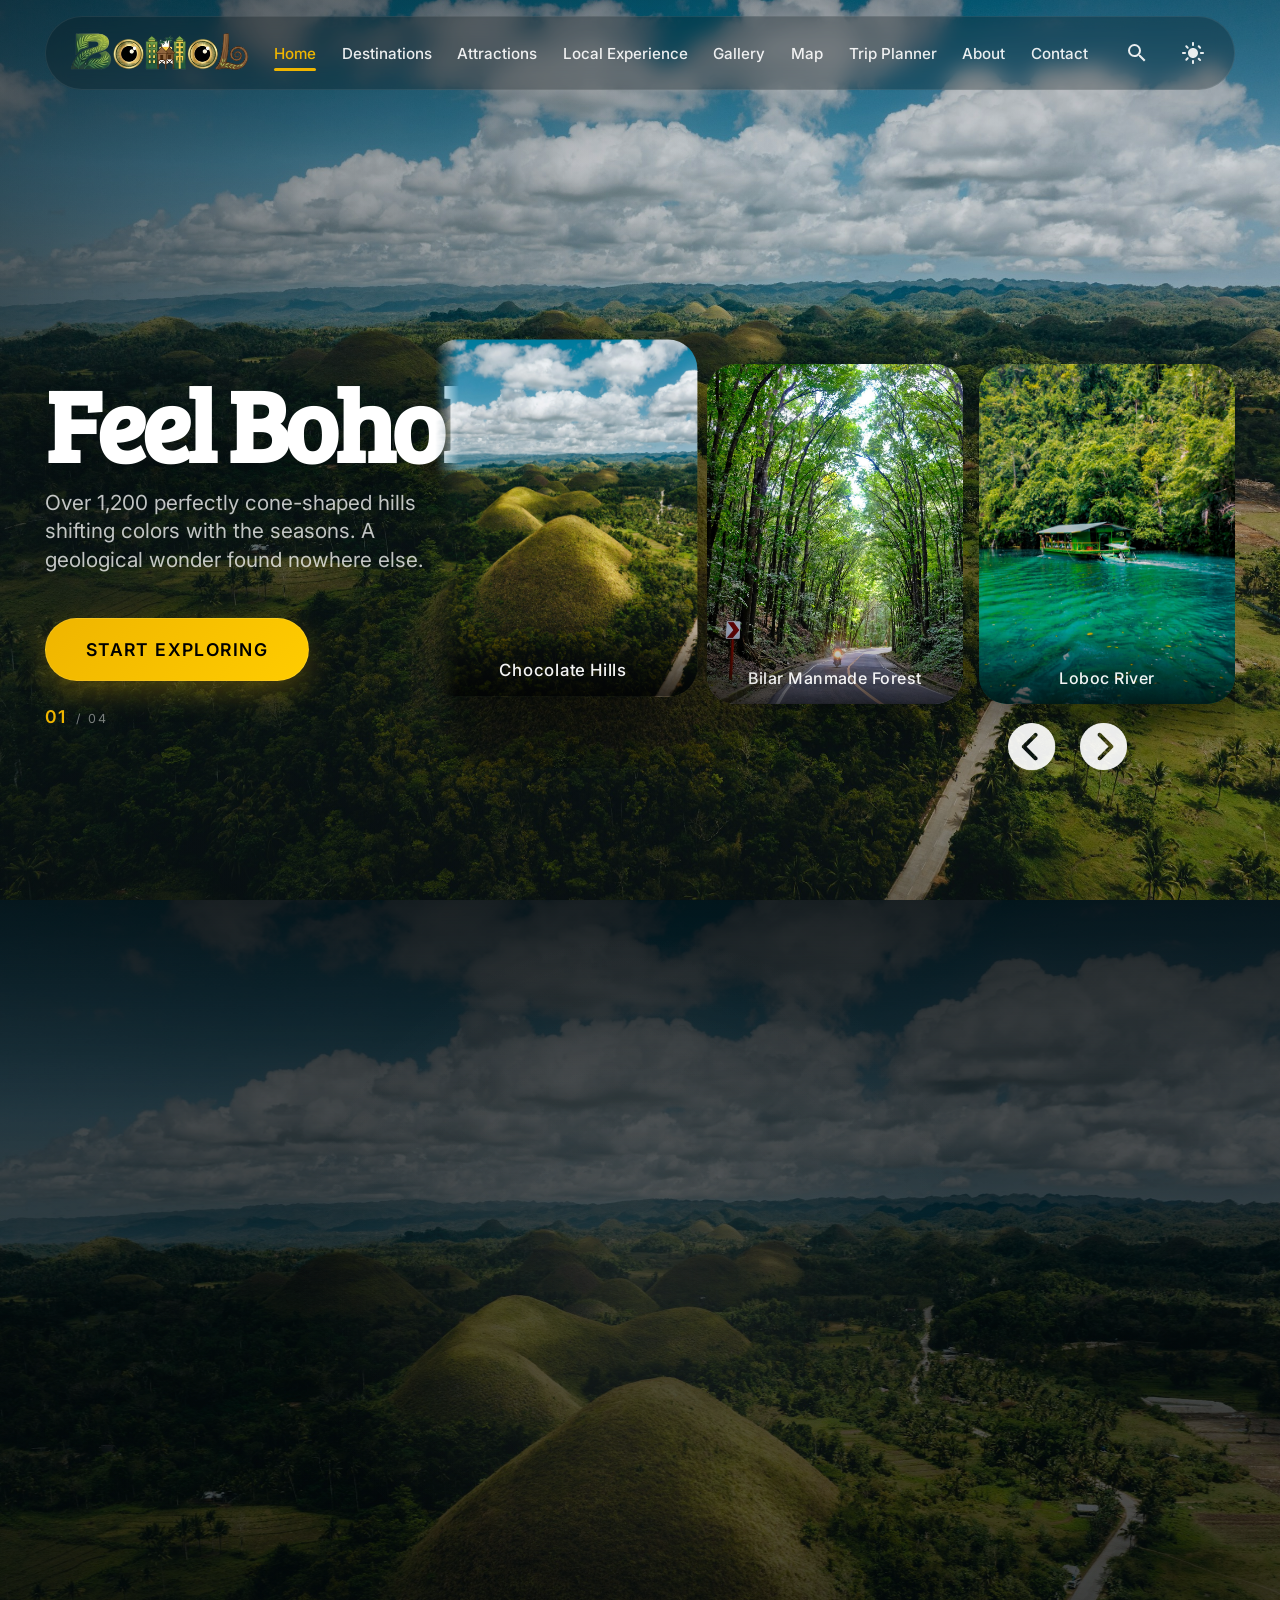
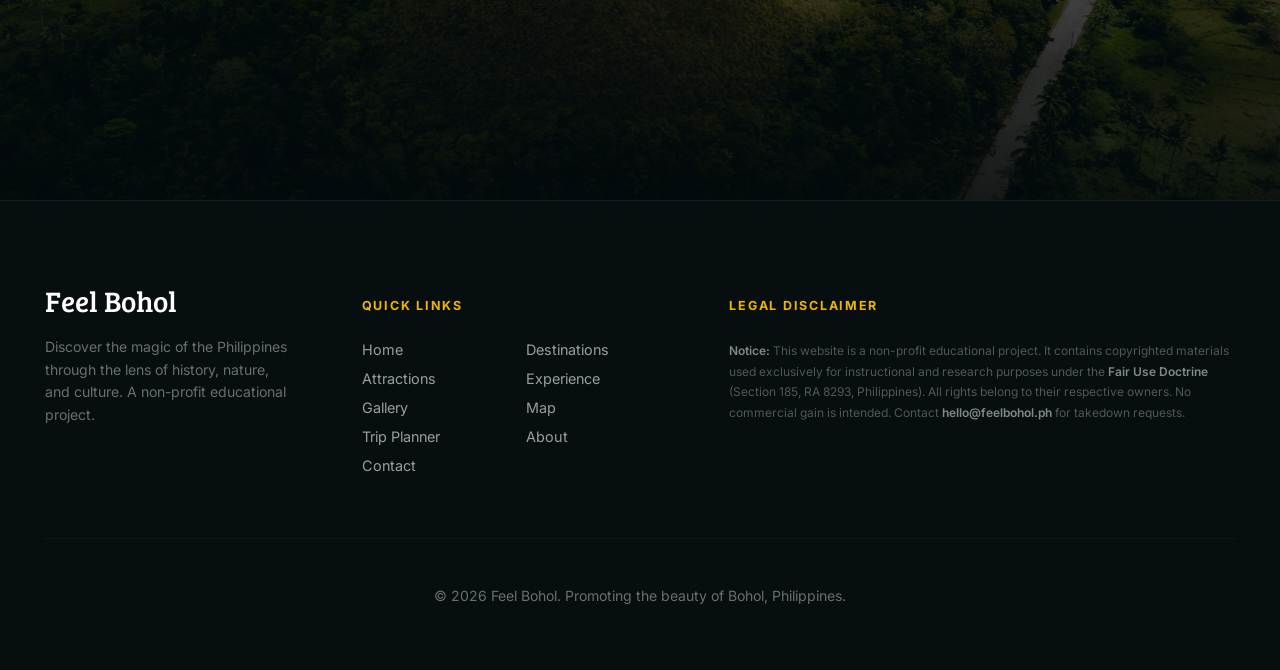
==== commit 03575f70: "Add live trip planner and immersive media updates" ====
--- a/index.html
+++ b/index.html
@@ -111,7 +111,7 @@
         preload="none"
         poster="./images/chocolate-hills-aerial.png"
         data-start-time="20"
-        data-sources="./videos/bohol-cinematic-reel.mp4, ./videos/bohol-cinematic-reel.f137.mp4"
+        data-sources="./videos/bohol-drone-overview.mp4, ./videos/bohol-drone-overview.f137.mp4"
       >
         <source type="video/mp4">
       </video>
--- a/css/main.css
+++ b/css/main.css
@@ -849,3 +849,124 @@
   }
 }
 
+
+/* --- Premium Gallery Lightbox --- */
+.lightbox {
+  position: fixed;
+  inset: 0;
+  z-index: 9999;
+  display: flex;
+  align-items: center;
+  justify-content: center;
+  opacity: 0;
+  visibility: hidden;
+  transition: all 0.4s cubic-bezier(0.4, 0, 0.2, 1);
+  pointer-events: none;
+}
+
+.lightbox.is-visible {
+  opacity: 1;
+  visibility: visible;
+  pointer-events: auto;
+}
+
+.lightbox__overlay {
+  position: absolute;
+  inset: 0;
+  background: rgba(5, 13, 16, 0.82);
+  backdrop-filter: blur(24px);
+  -webkit-backdrop-filter: blur(24px);
+  cursor: zoom-out;
+}
+
+.lightbox__content {
+  position: relative;
+  z-index: 2;
+  display: flex;
+  flex-direction: column;
+  align-items: center;
+  justify-content: center;
+  width: 100%;
+  padding: 2rem;
+  transform: scale(0.92) translateY(20px);
+  transition: transform 0.5s cubic-bezier(0.34, 1.56, 0.64, 1);
+}
+
+.lightbox.is-visible .lightbox__content {
+  transform: scale(1) translateY(0);
+}
+
+.lightbox__img-wrap {
+  position: relative;
+  display: flex;
+  justify-content: center;
+  align-items: center;
+  width: 85vw;
+  height: 75vh;
+  max-width: 1200px;
+  max-height: 80vh;
+}
+
+.lightbox__img {
+  display: block;
+  width: 100%;
+  height: 100%;
+  object-fit: contain;
+  border-radius: 16px;
+  box-shadow: 0 40px 100px rgba(0, 0, 0, 0.65);
+  border: 1px solid rgba(255, 255, 255, 0.1);
+  background: rgba(255,255,255,0.02); /* Subtle placeholder feel if loading */
+}
+
+.lightbox__caption {
+  margin-top: 1.5rem;
+  padding: 0.8rem 1.6rem;
+  background: rgba(255, 255, 255, 0.04);
+  backdrop-filter: blur(12px);
+  -webkit-backdrop-filter: blur(12px);
+  border: 1px solid rgba(255, 255, 255, 0.1);
+  border-radius: 999px;
+  color: #fff;
+  font-size: 1rem;
+  font-weight: 500;
+  letter-spacing: 0.02em;
+  text-align: center;
+  box-shadow: 0 10px 30px rgba(0, 0, 0, 0.2);
+}
+
+.lightbox__close {
+  position: absolute;
+  top: -0.85rem;
+  right: -0.85rem;
+  width: 2.5rem;
+  height: 2.5rem;
+  background: var(--accent);
+  border: 0;
+  border-radius: 50%;
+  color: #000;
+  font-size: 1.6rem;
+  line-height: 1;
+  display: flex;
+  align-items: center;
+  justify-content: center;
+  cursor: pointer;
+  box-shadow: 0 10px 25px rgba(var(--accent-rgb), 0.4);
+  transition: all 0.3s ease;
+  z-index: 10;
+}
+
+.lightbox__close:hover {
+  transform: scale(1.1) rotate(90deg);
+  filter: brightness(1.1);
+}
+
+@media (max-width: 760px) {
+  .lightbox__img-wrap {
+    max-height: 70vh;
+  }
+  .lightbox__close {
+    top: -1.25rem;
+    right: -0.5rem;
+  }
+}
+
--- a/css/enhancements.css
+++ b/css/enhancements.css
@@ -229,6 +229,10 @@
   text-shadow: 0 10px 28px rgba(0, 0, 0, 0.38);
 }
 
+.immersive-video-copy .section__body + .section__body {
+  margin-top: 1rem;
+}
+
 @media (max-width: 700px) {
   .immersive-video-section--with-copy {
     align-items: flex-end;
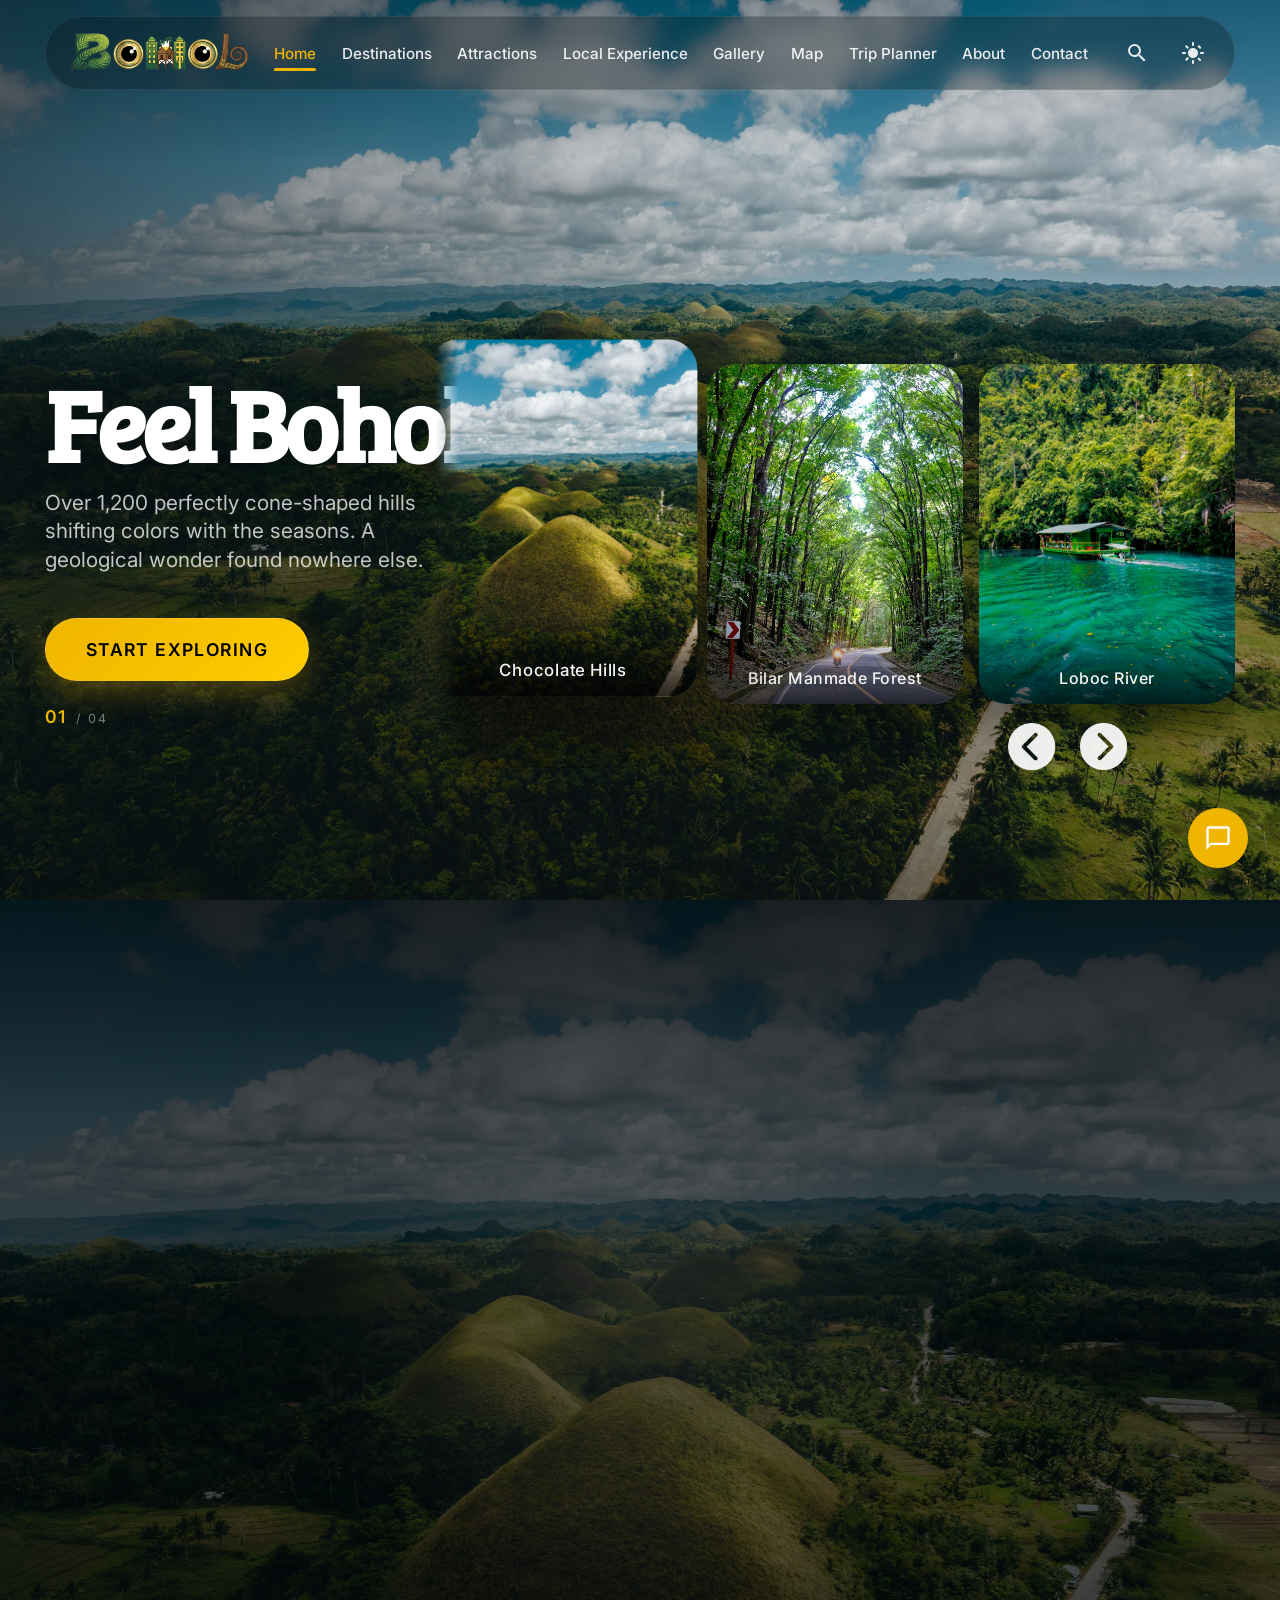
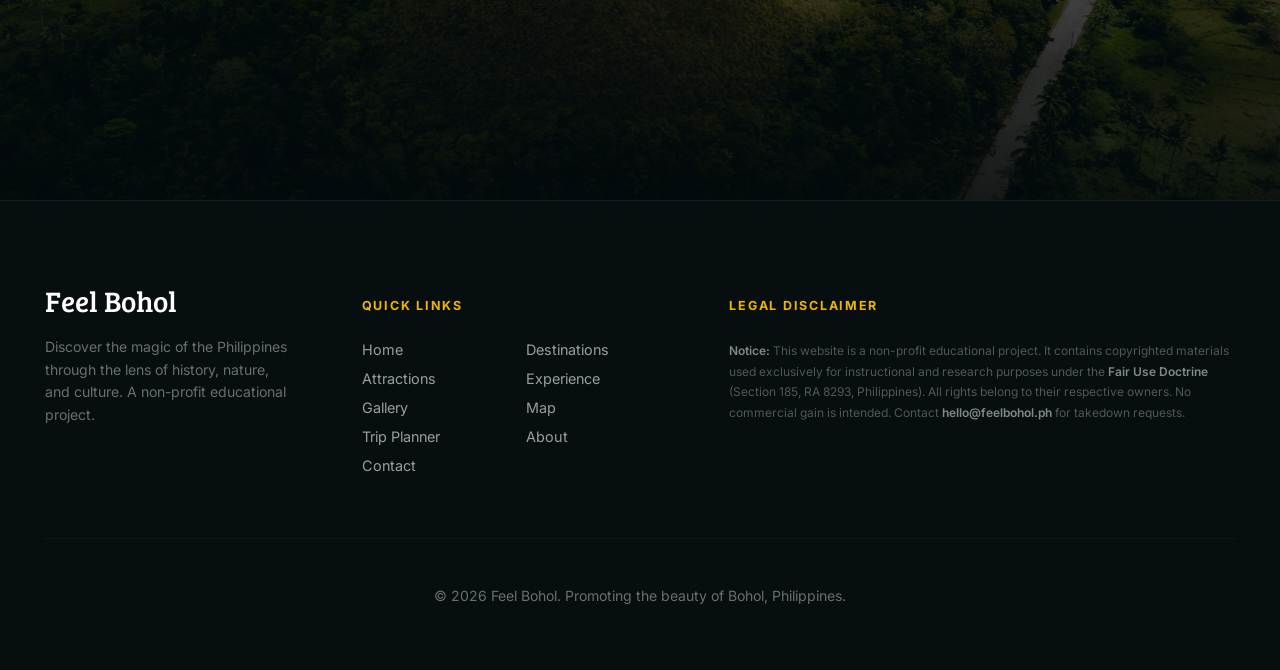
==== commit 90713841: "feat: AI assistant and UI enhancements" ====
--- a/index.html
+++ b/index.html
@@ -3,13 +3,16 @@
 <head>
   <meta charset="UTF-8">
   <meta name="viewport" content="width=device-width, initial-scale=1.0">
+  <link rel="icon" type="image/png" href="./images/bohol-logo.png">
   <link rel="preconnect" href="https://fonts.googleapis.com">
   <link rel="preconnect" href="https://fonts.gstatic.com" crossorigin>
   <link href="https://fonts.googleapis.com/css2?family=Bree+Serif&family=Inter:wght@300;400;500;600;700&display=swap" rel="stylesheet">
   <link rel="preload" as="image" href="./images/chocolate-hills-aerial.png" fetchpriority="high">
   <link href="./css/main.css" rel="stylesheet">
   <link href="./css/enhancements.css" rel="stylesheet">
+  <link href="./css/chat.css" rel="stylesheet">
   <script src="./js/main.js" defer></script>
+  <script src="./js/chat.js" defer></script>
   <title>Feel Bohol – Discover the Jewel of the Philippines</title>
 </head>
 
--- a/css/chat.css
+++ b/css/chat.css
@@ -0,0 +1,429 @@
+/* Feel Bohol - AI Chat Assistant Styles */
+
+/* Chat Toggle Button */
+.chat-toggle {
+  position: fixed;
+  bottom: 2rem;
+  right: 2rem;
+  width: 60px;
+  height: 60px;
+  border-radius: 50%;
+  background: var(--accent);
+  color: var(--text-inverse);
+  border: none;
+  cursor: pointer;
+  display: flex;
+  align-items: center;
+  justify-content: center;
+  box-shadow: 0 4px 20px rgba(0, 0, 0, 0.3);
+  transition: all 0.3s ease;
+  z-index: 1000;
+  padding: 0;
+}
+
+.chat-toggle:hover {
+  transform: scale(1.1);
+  box-shadow: 0 6px 25px rgba(0, 0, 0, 0.4);
+}
+
+.chat-toggle svg {
+  width: 28px;
+  height: 28px;
+  fill: currentColor;
+}
+
+.chat-toggle .badge {
+  position: absolute;
+  top: -5px;
+  right: -5px;
+  background: #ef4444;
+  color: white;
+  font-size: 11px;
+  font-weight: 600;
+  width: 20px;
+  height: 20px;
+  border-radius: 50%;
+  display: flex;
+  align-items: center;
+  justify-content: center;
+}
+
+/* Chat Widget Container */
+.chat-widget {
+  position: fixed;
+  bottom: 2rem;
+  right: 2rem;
+  width: 380px;
+  max-width: calc(100vw - 4rem);
+  height: 550px;
+  max-height: calc(100vh - 4rem);
+  background: var(--bg-secondary);
+  border-radius: 16px;
+  box-shadow: 0 10px 40px rgba(0, 0, 0, 0.3);
+  display: flex;
+  flex-direction: column;
+  overflow: hidden;
+  z-index: 1001;
+  opacity: 0;
+  transform: translateY(20px) scale(0.95);
+  pointer-events: none;
+  transition: all 0.3s cubic-bezier(0.4, 0, 0.2, 1);
+}
+
+.chat-widget.is-open {
+  opacity: 1;
+  transform: translateY(0) scale(1);
+  pointer-events: all;
+}
+
+/* Chat Header */
+.chat-header {
+  background: var(--accent);
+  color: var(--text-inverse);
+  padding: 1rem 1.25rem;
+  display: flex;
+  align-items: center;
+  justify-content: space-between;
+  flex-shrink: 0;
+}
+
+.chat-header__info {
+  display: flex;
+  align-items: center;
+  gap: 0.75rem;
+}
+
+.chat-header__avatar {
+  width: 40px;
+  height: 40px;
+  border-radius: 50%;
+  background: rgba(255, 255, 255, 0.2);
+  display: flex;
+  align-items: center;
+  justify-content: center;
+  font-size: 1.25rem;
+}
+
+.chat-header__details h3 {
+  font-size: 0.95rem;
+  font-weight: 600;
+  margin: 0;
+  line-height: 1.2;
+}
+
+.chat-header__details span {
+  font-size: 0.75rem;
+  opacity: 0.85;
+  display: flex;
+  align-items: center;
+  gap: 0.25rem;
+}
+
+.chat-header__details .status-dot {
+  width: 6px;
+  height: 6px;
+  background: #22c55e;
+  border-radius: 50%;
+  display: inline-block;
+}
+
+.chat-header__actions {
+  display: flex;
+  gap: 0.5rem;
+}
+
+.chat-header__btn {
+  background: rgba(255, 255, 255, 0.15);
+  border: none;
+  color: var(--text-inverse);
+  width: 32px;
+  height: 32px;
+  border-radius: 8px;
+  cursor: pointer;
+  display: flex;
+  align-items: center;
+  justify-content: center;
+  transition: background 0.2s;
+  padding: 0;
+}
+
+.chat-header__btn:hover {
+  background: rgba(255, 255, 255, 0.25);
+}
+
+.chat-header__btn svg {
+  width: 18px;
+  height: 18px;
+  fill: currentColor;
+}
+
+/* Chat Messages */
+.chat-messages {
+  flex: 1;
+  overflow-y: auto;
+  padding: 1rem;
+  display: flex;
+  flex-direction: column;
+  gap: 1rem;
+  scroll-behavior: smooth;
+}
+
+.chat-message {
+  display: flex;
+  gap: 0.75rem;
+  max-width: 90%;
+  animation: messageSlideIn 0.3s ease;
+}
+
+@keyframes messageSlideIn {
+  from {
+    opacity: 0;
+    transform: translateY(10px);
+  }
+  to {
+    opacity: 1;
+    transform: translateY(0);
+  }
+}
+
+.chat-message.user {
+  align-self: flex-end;
+  flex-direction: row-reverse;
+}
+
+.chat-message__avatar {
+  width: 32px;
+  height: 32px;
+  border-radius: 50%;
+  display: flex;
+  align-items: center;
+  justify-content: center;
+  flex-shrink: 0;
+  font-size: 1rem;
+}
+
+.chat-message.assistant .chat-message__avatar {
+  background: var(--accent);
+  color: var(--text-inverse);
+}
+
+.chat-message.user .chat-message__avatar {
+  background: rgba(255, 255, 255, 0.2);
+  color: var(--text-primary);
+}
+
+.chat-message__content {
+  background: var(--card-bg);
+  padding: 0.875rem 1rem;
+  border-radius: 12px;
+  border-top-left-radius: 4px;
+  font-size: 0.875rem;
+  line-height: 1.5;
+  word-wrap: break-word;
+}
+
+.chat-message.user .chat-message__content {
+  background: var(--accent);
+  color: var(--text-inverse);
+  border-top-left-radius: 12px;
+  border-top-right-radius: 4px;
+}
+
+.chat-message__content p {
+  margin: 0 0 0.5rem;
+}
+
+.chat-message__content p:last-child {
+  margin-bottom: 0;
+}
+
+.chat-message__content strong {
+  font-weight: 600;
+}
+
+.chat-message__content ul,
+.chat-message__content ol {
+  margin: 0.5rem 0;
+  padding-left: 1.25rem;
+}
+
+.chat-message__content li {
+  margin: 0.25rem 0;
+}
+
+.chat-message__content a {
+  color: var(--accent);
+  text-decoration: underline;
+  font-weight: 500;
+}
+
+.chat-message.user .chat-message__content a {
+  color: var(--text-inverse);
+}
+
+/* Typing Indicator */
+.chat-typing {
+  display: flex;
+  gap: 0.25rem;
+  padding: 0.5rem 0;
+}
+
+.chat-typing span {
+  width: 8px;
+  height: 8px;
+  background: var(--text-muted);
+  border-radius: 50%;
+  animation: typingBounce 1.4s infinite ease-in-out;
+}
+
+.chat-typing span:nth-child(1) {
+  animation-delay: 0s;
+}
+
+.chat-typing span:nth-child(2) {
+  animation-delay: 0.2s;
+}
+
+.chat-typing span:nth-child(3) {
+  animation-delay: 0.4s;
+}
+
+@keyframes typingBounce {
+  0%, 80%, 100% {
+    transform: translateY(0);
+  }
+  40% {
+    transform: translateY(-8px);
+  }
+}
+
+/* Chat Input */
+.chat-input {
+  padding: 1rem;
+  border-top: 1px solid var(--border-color);
+  display: flex;
+  gap: 0.75rem;
+  flex-shrink: 0;
+}
+
+.chat-input input {
+  flex: 1;
+  padding: 0.75rem 1rem;
+  border: 1px solid var(--border-color);
+  border-radius: 24px;
+  background: var(--bg-primary);
+  color: var(--text-primary);
+  font-size: 0.875rem;
+  outline: none;
+  transition: border-color 0.2s;
+}
+
+.chat-input input:focus {
+  border-color: var(--accent);
+}
+
+.chat-input input::placeholder {
+  color: var(--text-muted);
+}
+
+.chat-input button {
+  width: 44px;
+  height: 44px;
+  border-radius: 50%;
+  background: var(--accent);
+  color: var(--text-inverse);
+  border: none;
+  cursor: pointer;
+  display: flex;
+  align-items: center;
+  justify-content: center;
+  transition: all 0.2s;
+  flex-shrink: 0;
+  padding: 0;
+}
+
+.chat-input button:hover {
+  transform: scale(1.05);
+}
+
+.chat-input button:disabled {
+  opacity: 0.5;
+  cursor: not-allowed;
+  transform: none;
+}
+
+.chat-input button svg {
+  width: 20px;
+  height: 20px;
+  fill: currentColor;
+}
+
+/* Welcome Message */
+.chat-welcome {
+  text-align: center;
+  padding: 1rem 0;
+}
+
+.chat-welcome__icon {
+  font-size: 2rem;
+  margin-bottom: 0.5rem;
+}
+
+.chat-welcome__text {
+  font-size: 0.875rem;
+  color: var(--text-muted);
+  line-height: 1.5;
+}
+
+/* Quick Suggestions */
+.chat-suggestions {
+  display: flex;
+  flex-wrap: wrap;
+  gap: 0.5rem;
+  padding: 0.5rem 0;
+}
+
+.chat-suggestion {
+  background: var(--bg-primary);
+  border: 1px solid var(--border-color);
+  padding: 0.5rem 0.875rem;
+  border-radius: 20px;
+  font-size: 0.8rem;
+  cursor: pointer;
+  transition: all 0.2s;
+  white-space: nowrap;
+}
+
+.chat-suggestion:hover {
+  background: var(--accent);
+  color: var(--text-inverse);
+  border-color: var(--accent);
+}
+
+/* Error Message */
+.chat-error {
+  background: rgba(239, 68, 68, 0.1);
+  color: #ef4444;
+  padding: 0.75rem 1rem;
+  border-radius: 8px;
+  font-size: 0.8rem;
+  text-align: center;
+}
+
+/* Responsive */
+@media (max-width: 480px) {
+  .chat-widget {
+    bottom: 0;
+    right: 0;
+    width: 100%;
+    max-width: 100%;
+    height: 100%;
+    max-height: 100%;
+    border-radius: 0;
+  }
+
+  .chat-toggle {
+    bottom: 1.5rem;
+    right: 1.5rem;
+  }
+}
